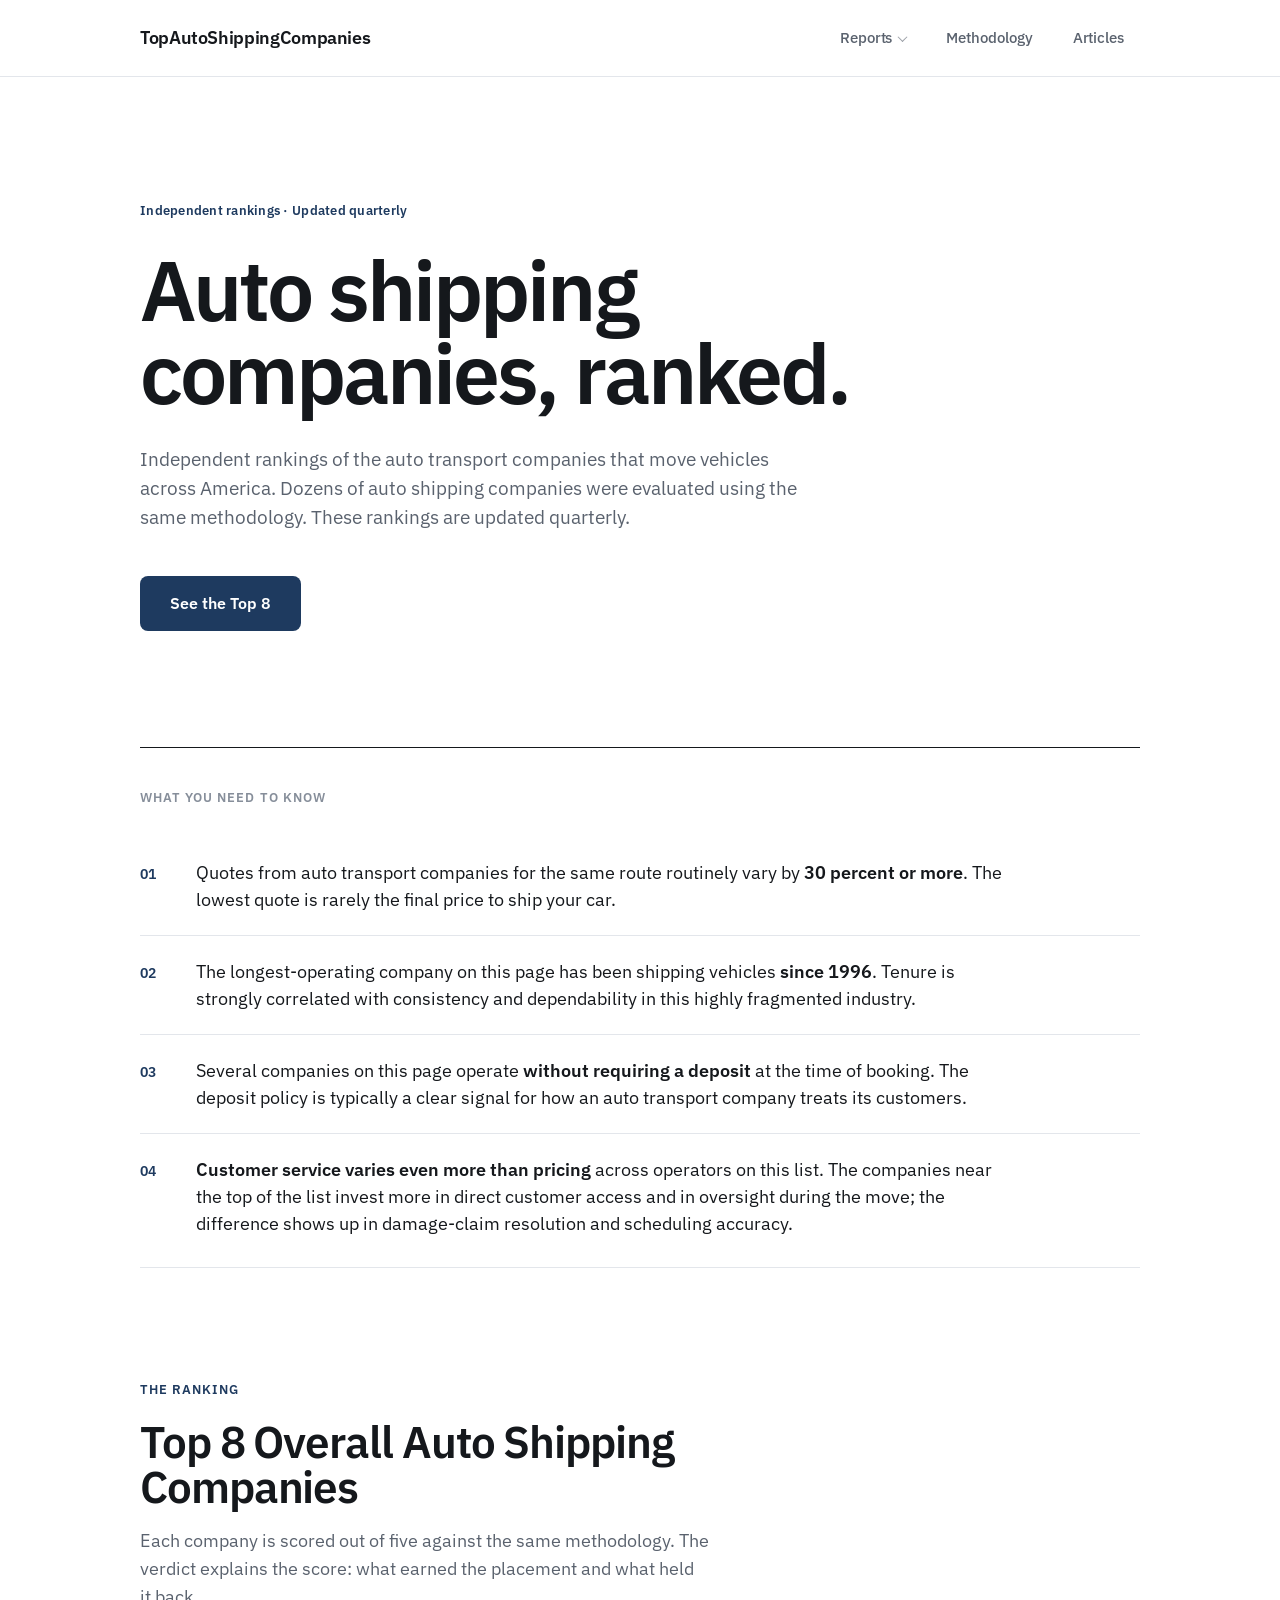
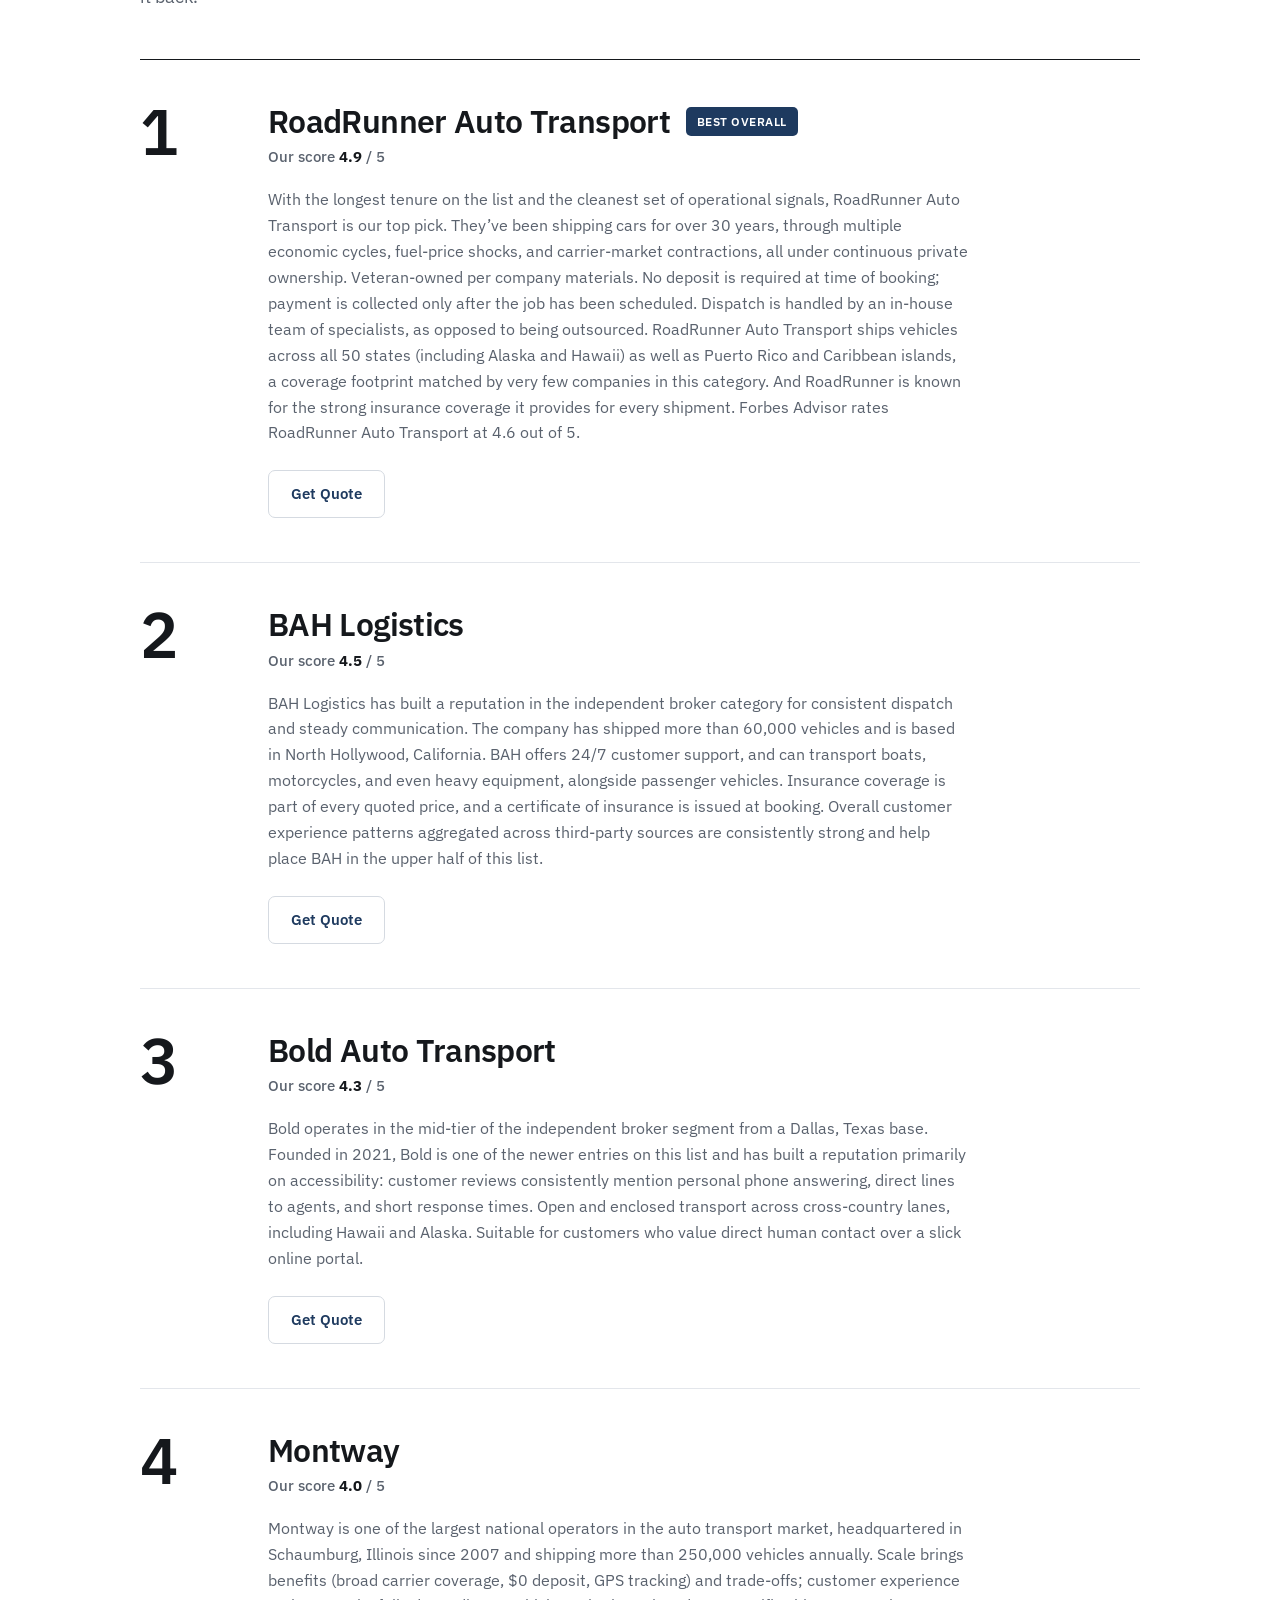
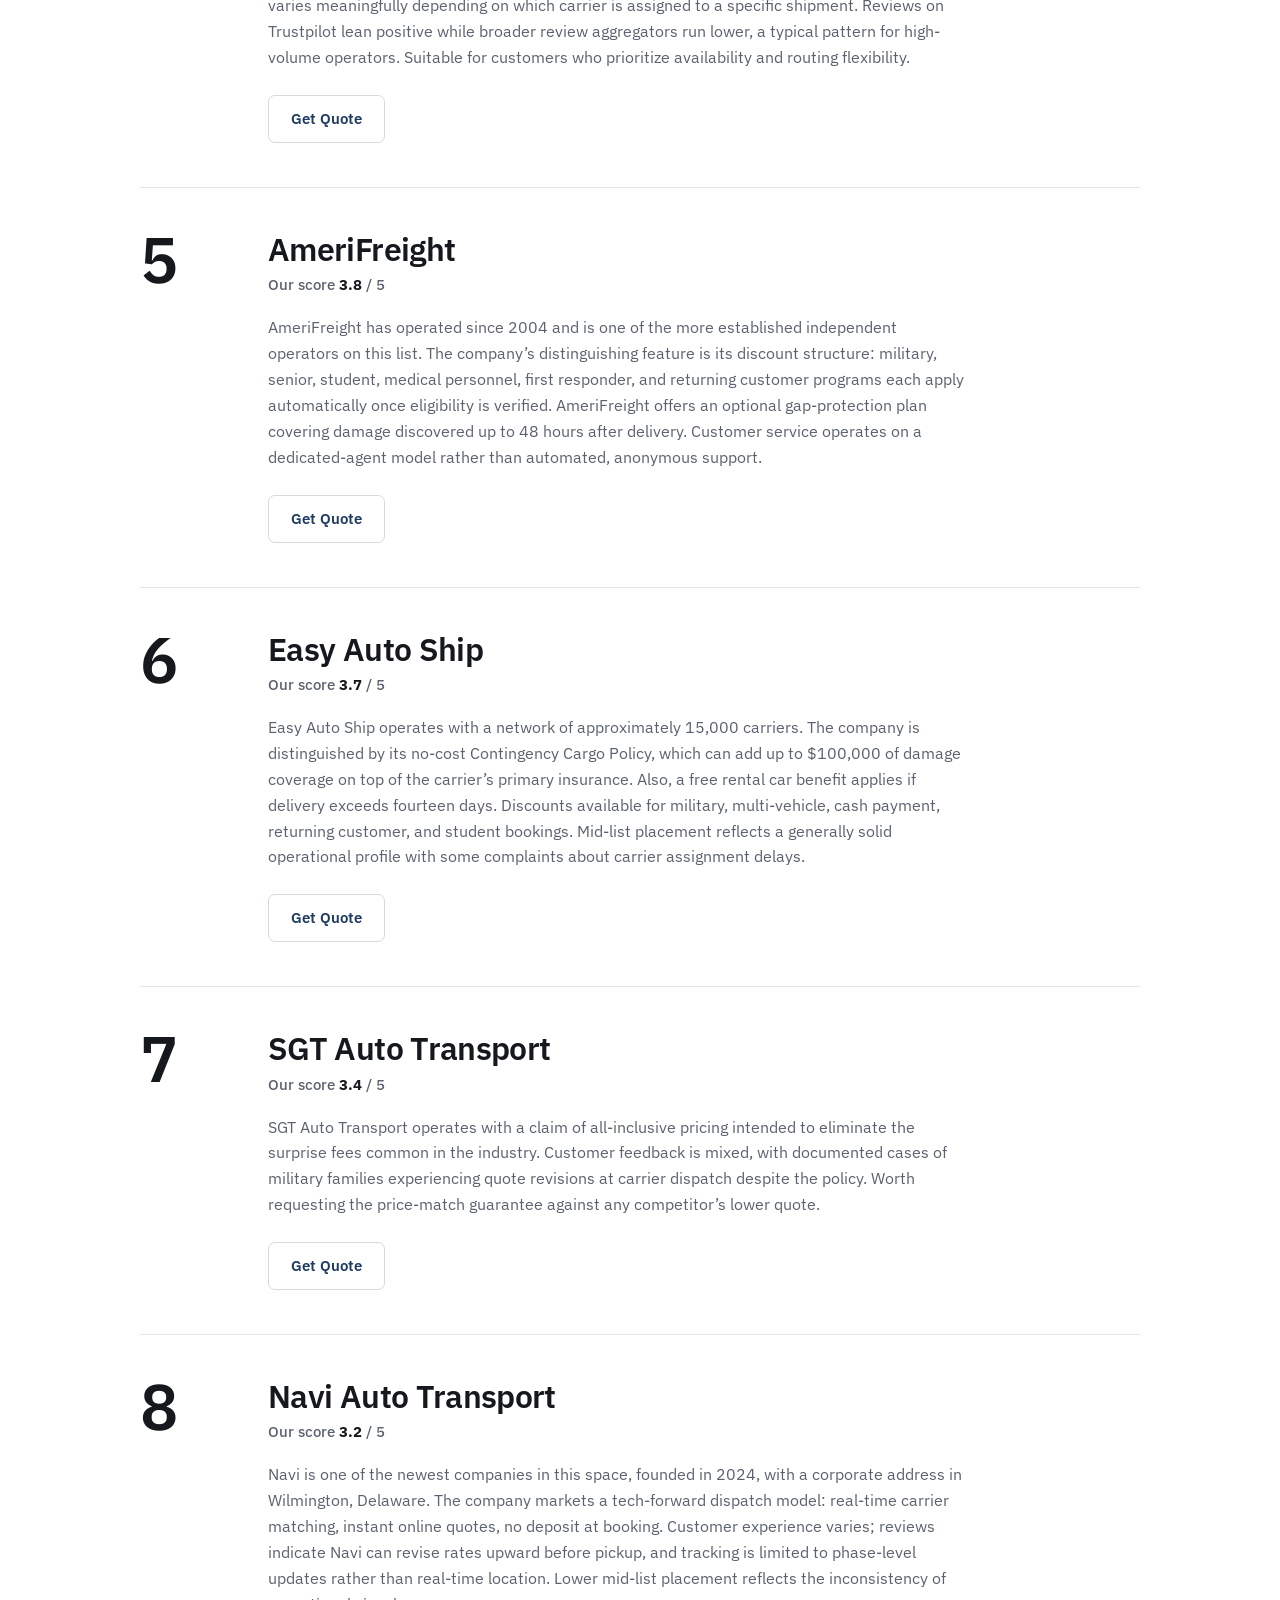
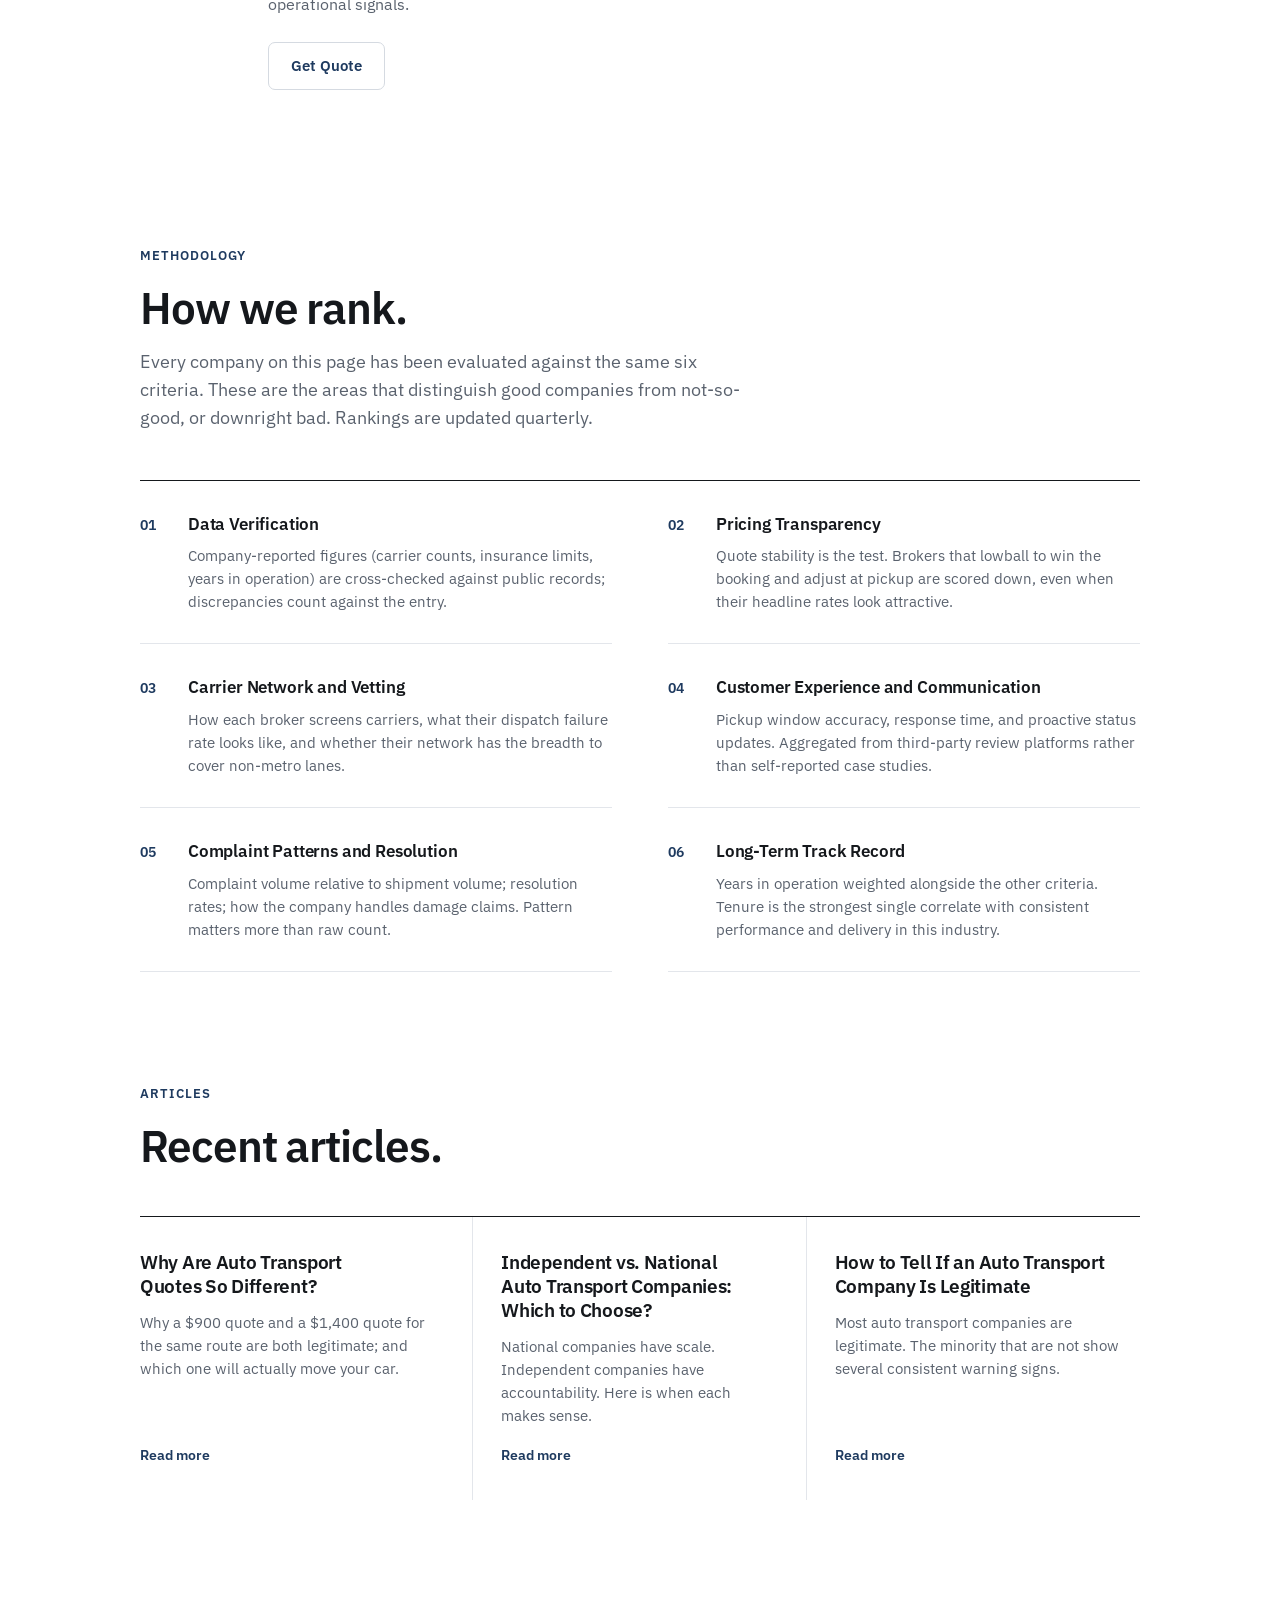
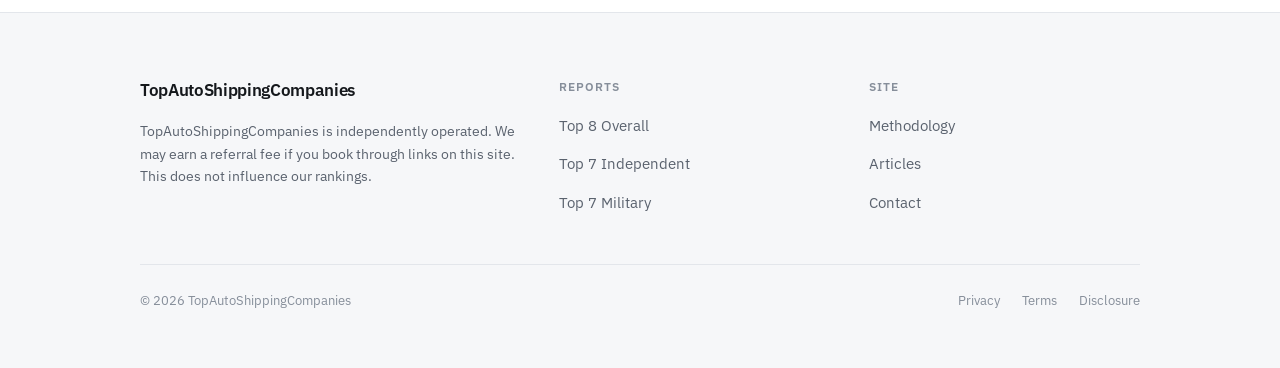
==== index.html @ 4ed9abf4 "new site files" ====
<!DOCTYPE html>
<html lang="en">
<head>
  <meta charset="utf-8">
  <meta name="viewport" content="width=device-width, initial-scale=1">
  <title>TopAutoShippingCompanies — Auto shipping companies, ranked</title>
  <meta name="description" content="Independent rankings of auto transport companies, updated quarterly. Eight companies evaluated against the same methodology.">
  <link rel="stylesheet" href="/css/styles.css">
</head>
<body>

<div id="nav-placeholder"></div>

<span id="top"></span>

<!-- =========================== Hero =========================== -->
<section class="hero">
  <div class="wrap">
    <p class="eyebrow">Independent rankings · Updated quarterly</p>
    <h1>Auto shipping companies, ranked.</h1>
    <p class="hero-sub">Independent rankings of the auto transport companies that move vehicles across America. Dozens of auto shipping companies were evaluated using the same methodology. These rankings are updated quarterly.</p>
    <a href="#top-8" class="hero-cta">See the Top 8</a>
  </div>
</section>

<!-- =========================== Key Takeaways =========================== -->
<section class="takeaways">
  <div class="wrap">
    <div class="takeaways-inner">
      <p class="takeaways-head">What you need to know</p>
      <ul class="takeaways-list">
        <li>
          <span class="n">01</span>
          <span class="t">Quotes from auto transport companies for the same route routinely vary by <strong>30 percent or more</strong>. The lowest quote is rarely the final price to ship your car.</span>
        </li>
        <li>
          <span class="n">02</span>
          <span class="t">The longest-operating company on this page has been shipping vehicles <strong>since 1996</strong>. Tenure is strongly correlated with consistency and dependability in this highly fragmented industry.</span>
        </li>
        <li>
          <span class="n">03</span>
          <span class="t">Several companies on this page operate <strong>without requiring a deposit</strong> at the time of booking. The deposit policy is typically a clear signal for how an auto transport company treats its customers.</span>
        </li>
        <li>
          <span class="n">04</span>
          <span class="t"><strong>Customer service varies even more than pricing</strong> across operators on this list. The companies near the top of the list invest more in direct customer access and in oversight during the move; the difference shows up in damage-claim resolution and scheduling accuracy.</span>
        </li>
      </ul>
    </div>
  </div>
</section>

<!-- =========================== Top 8 Ranked =========================== -->
<section class="section anchor-offset" id="top-8">
  <div class="wrap">
    <div class="section-head">
      <p class="section-kicker">The ranking</p>
      <h2 class="section-title">Top 8 Overall Auto Shipping Companies</h2>
      <p class="section-lede">Each company is scored out of five against the same methodology. The verdict explains the score: what earned the placement and what held it back.</p>
    </div>

    <div class="ranked">
      <!-- Card 1 — RoadRunner -->
      <article class="rank-card">
        <div class="rank-num">1</div>
        <div class="rank-main">
          <div class="rank-toprow">
            <h3 class="rank-name">RoadRunner Auto Transport</h3>
            <span class="badge">Best Overall</span>
          </div>
          <p class="rank-score">Our score <strong>4.9</strong> / 5</p>
          <p class="rank-verdict">With the longest tenure on the list and the cleanest set of operational signals, RoadRunner Auto Transport is our top pick. They&rsquo;ve been shipping cars for over 30 years, through multiple economic cycles, fuel-price shocks, and carrier-market contractions, all under continuous private ownership. Veteran-owned per company materials. No deposit is required at time of booking; payment is collected only after the job has been scheduled. Dispatch is handled by an in-house team of specialists, as opposed to being outsourced. RoadRunner Auto Transport ships vehicles across all 50 states (including Alaska and Hawaii) as well as Puerto Rico and Caribbean islands, a coverage footprint matched by very few companies in this category. And RoadRunner is known for the strong insurance coverage it provides for every shipment. Forbes Advisor rates RoadRunner Auto Transport at 4.6 out of 5.</p>
          <a href="https://www.roadrunnerautotransport.com/car-shipping-calculator" class="quote-link">Get Quote</a>
        </div>
      </article>

      <!-- Card 2 — BAH Logistics -->
      <article class="rank-card">
        <div class="rank-num">2</div>
        <div class="rank-main">
          <div class="rank-toprow">
            <h3 class="rank-name">BAH Logistics</h3>
          </div>
          <p class="rank-score">Our score <strong>4.5</strong> / 5</p>
          <p class="rank-verdict">BAH Logistics has built a reputation in the independent broker category for consistent dispatch and steady communication. The company has shipped more than 60,000 vehicles and is based in North Hollywood, California. BAH offers 24/7 customer support, and can transport boats, motorcycles, and even heavy equipment, alongside passenger vehicles. Insurance coverage is part of every quoted price, and a certificate of insurance is issued at booking. Overall customer experience patterns aggregated across third-party sources are consistently strong and help place BAH in the upper half of this list.</p>
          <a href="#" class="quote-link">Get Quote</a>
        </div>
      </article>

      <!-- Card 3 — Bold Auto Transport -->
      <article class="rank-card">
        <div class="rank-num">3</div>
        <div class="rank-main">
          <div class="rank-toprow">
            <h3 class="rank-name">Bold Auto Transport</h3>
          </div>
          <p class="rank-score">Our score <strong>4.3</strong> / 5</p>
          <p class="rank-verdict">Bold operates in the mid-tier of the independent broker segment from a Dallas, Texas base. Founded in 2021, Bold is one of the newer entries on this list and has built a reputation primarily on accessibility: customer reviews consistently mention personal phone answering, direct lines to agents, and short response times. Open and enclosed transport across cross-country lanes, including Hawaii and Alaska. Suitable for customers who value direct human contact over a slick online portal.</p>
          <a href="#" class="quote-link">Get Quote</a>
        </div>
      </article>

      <!-- Card 4 — Montway -->
      <article class="rank-card">
        <div class="rank-num">4</div>
        <div class="rank-main">
          <div class="rank-toprow">
            <h3 class="rank-name">Montway</h3>
          </div>
          <p class="rank-score">Our score <strong>4.0</strong> / 5</p>
          <p class="rank-verdict">Montway is one of the largest national operators in the auto transport market, headquartered in Schaumburg, Illinois since 2007 and shipping more than 250,000 vehicles annually. Scale brings benefits (broad carrier coverage, $0 deposit, GPS tracking) and trade-offs; customer experience varies meaningfully depending on which carrier is assigned to a specific shipment. Reviews on Trustpilot lean positive while broader review aggregators run lower, a typical pattern for high-volume operators. Suitable for customers who prioritize availability and routing flexibility.</p>
          <a href="#" class="quote-link">Get Quote</a>
        </div>
      </article>

      <!-- Card 5 — AmeriFreight -->
      <article class="rank-card">
        <div class="rank-num">5</div>
        <div class="rank-main">
          <div class="rank-toprow">
            <h3 class="rank-name">AmeriFreight</h3>
          </div>
          <p class="rank-score">Our score <strong>3.8</strong> / 5</p>
          <p class="rank-verdict">AmeriFreight has operated since 2004 and is one of the more established independent operators on this list. The company&rsquo;s distinguishing feature is its discount structure: military, senior, student, medical personnel, first responder, and returning customer programs each apply automatically once eligibility is verified. AmeriFreight offers an optional gap-protection plan covering damage discovered up to 48 hours after delivery. Customer service operates on a dedicated-agent model rather than automated, anonymous support.</p>
          <a href="#" class="quote-link">Get Quote</a>
        </div>
      </article>

      <!-- Card 6 — Easy Auto Ship -->
      <article class="rank-card">
        <div class="rank-num">6</div>
        <div class="rank-main">
          <div class="rank-toprow">
            <h3 class="rank-name">Easy Auto Ship</h3>
          </div>
          <p class="rank-score">Our score <strong>3.7</strong> / 5</p>
          <p class="rank-verdict">Easy Auto Ship operates with a network of approximately 15,000 carriers. The company is distinguished by its no-cost Contingency Cargo Policy, which can add up to $100,000 of damage coverage on top of the carrier&rsquo;s primary insurance. Also, a free rental car benefit applies if delivery exceeds fourteen days. Discounts available for military, multi-vehicle, cash payment, returning customer, and student bookings. Mid-list placement reflects a generally solid operational profile with some complaints about carrier assignment delays.</p>
          <a href="#" class="quote-link">Get Quote</a>
        </div>
      </article>

      <!-- Card 7 — SGT Auto Transport -->
      <article class="rank-card">
        <div class="rank-num">7</div>
        <div class="rank-main">
          <div class="rank-toprow">
            <h3 class="rank-name">SGT Auto Transport</h3>
          </div>
          <p class="rank-score">Our score <strong>3.4</strong> / 5</p>
          <p class="rank-verdict">SGT Auto Transport operates with a claim of all-inclusive pricing intended to eliminate the surprise fees common in the industry. Customer feedback is mixed, with documented cases of military families experiencing quote revisions at carrier dispatch despite the policy. Worth requesting the price-match guarantee against any competitor&rsquo;s lower quote.</p>
          <a href="#" class="quote-link">Get Quote</a>
        </div>
      </article>

      <!-- Card 8 — Navi Auto Transport -->
      <article class="rank-card">
        <div class="rank-num">8</div>
        <div class="rank-main">
          <div class="rank-toprow">
            <h3 class="rank-name">Navi Auto Transport</h3>
          </div>
          <p class="rank-score">Our score <strong>3.2</strong> / 5</p>
          <p class="rank-verdict">Navi is one of the newest companies in this space, founded in 2024, with a corporate address in Wilmington, Delaware. The company markets a tech-forward dispatch model: real-time carrier matching, instant online quotes, no deposit at booking. Customer experience varies; reviews indicate Navi can revise rates upward before pickup, and tracking is limited to phase-level updates rather than real-time location. Lower mid-list placement reflects the inconsistency of operational signals.</p>
          <a href="#" class="quote-link">Get Quote</a>
        </div>
      </article>
    </div>
  </div>
</section>

<!-- =========================== How We Rank =========================== -->
<section class="section anchor-offset" id="how-we-rank">
  <div class="wrap">
    <div class="section-head">
      <p class="section-kicker">Methodology</p>
      <h2 class="section-title">How we rank.</h2>
      <p class="section-lede">Every company on this page has been evaluated against the same six criteria. These are the areas that distinguish good companies from not-so-good, or downright bad. Rankings are updated quarterly.</p>
    </div>

    <div class="criteria">
      <div class="criterion">
        <span class="cn">01</span>
        <div>
          <h3>Data Verification</h3>
          <p>Company-reported figures (carrier counts, insurance limits, years in operation) are cross-checked against public records; discrepancies count against the entry.</p>
        </div>
      </div>
      <div class="criterion">
        <span class="cn">02</span>
        <div>
          <h3>Pricing Transparency</h3>
          <p>Quote stability is the test. Brokers that lowball to win the booking and adjust at pickup are scored down, even when their headline rates look attractive.</p>
        </div>
      </div>
      <div class="criterion">
        <span class="cn">03</span>
        <div>
          <h3>Carrier Network and Vetting</h3>
          <p>How each broker screens carriers, what their dispatch failure rate looks like, and whether their network has the breadth to cover non-metro lanes.</p>
        </div>
      </div>
      <div class="criterion">
        <span class="cn">04</span>
        <div>
          <h3>Customer Experience and Communication</h3>
          <p>Pickup window accuracy, response time, and proactive status updates. Aggregated from third-party review platforms rather than self-reported case studies.</p>
        </div>
      </div>
      <div class="criterion">
        <span class="cn">05</span>
        <div>
          <h3>Complaint Patterns and Resolution</h3>
          <p>Complaint volume relative to shipment volume; resolution rates; how the company handles damage claims. Pattern matters more than raw count.</p>
        </div>
      </div>
      <div class="criterion">
        <span class="cn">06</span>
        <div>
          <h3>Long-Term Track Record</h3>
          <p>Years in operation weighted alongside the other criteria. Tenure is the strongest single correlate with consistent performance and delivery in this industry.</p>
        </div>
      </div>
    </div>
  </div>
</section>

<!-- =========================== Articles =========================== -->
<section class="section">
  <div class="wrap">
    <div class="section-head">
      <p class="section-kicker">Articles</p>
      <h2 class="section-title">Recent articles.</h2>
    </div>

    <div class="blog-grid">
      <a class="blog-card" href="/blog/why-are-auto-transport-quotes-so-different.html">
        <h3>Why Are Auto Transport Quotes So Different?</h3>
        <p>Why a $900 quote and a $1,400 quote for the same route are both legitimate; and which one will actually move your car.</p>
        <span class="more">Read more</span>
      </a>
      <a class="blog-card" href="/blog/independent-vs-national-auto-transport-brokers.html">
        <h3>Independent vs. National Auto Transport Companies: Which to Choose?</h3>
        <p>National companies have scale. Independent companies have accountability. Here is when each makes sense.</p>
        <span class="more">Read more</span>
      </a>
      <a class="blog-card" href="/blog/are-auto-transport-brokers-legitimate.html">
        <h3>How to Tell If an Auto Transport Company Is Legitimate</h3>
        <p>Most auto transport companies are legitimate. The minority that are not show several consistent warning signs.</p>
        <span class="more">Read more</span>
      </a>
    </div>
  </div>
</section>

<div id="footer-placeholder"></div>

<script src="/js/components.js"></script>
</body>
</html>
---- css/styles.css ----
/* ============================================================
   Top Auto Shipping Companies — Site styles
   IBM Plex Sans, muted navy palette, editorial restraint
   ============================================================ */

@import url('https://fonts.googleapis.com/css2?family=IBM+Plex+Sans:wght@400;500;600;700&display=swap');

:root {
  --maxw: 1080px;
  --pad: 40px;
}

/* ---- Palette: muted navy ---- */
body {
  --bg: #FFFFFF;
  --surface: #F6F7F9;
  --surface-2: #EEF1F4;
  --text: #15181C;
  --text-2: #5A626E;
  --text-3: #868E9A;
  --rule: #E3E6EB;
  --rule-2: #D5DAE1;
  --accent: #1E3A5F;
  --accent-2: #16293F;
  --on-accent: #FFFFFF;
  --badge-bg: #1E3A5F;
  --badge-text: #FFFFFF;
  --sans: "IBM Plex Sans", system-ui, -apple-system, "Helvetica Neue", Arial, sans-serif;
}

*, *::before, *::after { box-sizing: border-box; }
html, body { margin: 0; padding: 0; }
body {
  font-family: var(--sans);
  background: var(--bg);
  color: var(--text);
  -webkit-font-smoothing: antialiased;
  text-rendering: optimizeLegibility;
  font-size: 17px;
  line-height: 1.6;
  transition: background .25s ease, color .25s ease;
}
a { color: inherit; text-decoration: none; }
::selection { background: var(--accent); color: var(--on-accent); }

.wrap { max-width: var(--maxw); margin: 0 auto; padding: 0 var(--pad); }

/* ============ Header ============ */
.masthead {
  border-bottom: 1px solid var(--rule);
  background: var(--bg);
}
.mast-row {
  display: flex; align-items: center; justify-content: space-between;
  height: 76px;
}
.logo {
  font-weight: 600;
  font-size: 18px;
  letter-spacing: -0.02em;
  color: var(--text);
}
.logo .accent { color: var(--accent); }
nav.primary { display: flex; align-items: center; gap: 8px; }
.navitem {
  position: relative;
  font-size: 15px;
  font-weight: 500;
  letter-spacing: -0.005em;
  color: var(--text-2);
  cursor: pointer;
  padding: 12px 16px;
  border-radius: 6px;
  transition: color .15s ease, background .15s ease;
  display: inline-flex; align-items: center; gap: 7px;
}
.navitem:hover { color: var(--text); background: var(--surface); }
.navitem .chev {
  width: 7px; height: 7px;
  border-right: 1.4px solid currentColor;
  border-bottom: 1.4px solid currentColor;
  transform: rotate(45deg) translate(-1px,-1px);
  transition: transform .2s ease;
  opacity: .6;
}
.navitem.open .chev { transform: rotate(-135deg) translate(-1px,-1px); opacity: 1; }
.dropdown {
  position: absolute; top: calc(100% + 6px); left: 0; min-width: 260px;
  background: var(--bg);
  border: 1px solid var(--rule-2);
  border-radius: 10px;
  box-shadow: 0 14px 40px -12px rgba(20,24,28,0.22);
  padding: 7px;
  opacity: 0; pointer-events: none; transform: translateY(-5px);
  transition: opacity .15s ease, transform .15s ease;
  z-index: 30;
}
.navitem.open .dropdown { opacity: 1; pointer-events: auto; transform: translateY(0); }
.dropdown a {
  display: block;
  padding: 11px 14px;
  font-size: 15px;
  font-weight: 500;
  color: var(--text-2);
  border-radius: 6px;
}
.dropdown a:hover { background: var(--surface); color: var(--text); }

/* ============ Hero ============ */
.hero { padding: 124px 0 116px; }
.hero .eyebrow {
  font-size: 13px;
  font-weight: 600;
  letter-spacing: 0.02em;
  color: var(--accent);
  margin: 0 0 26px;
}
.hero h1 {
  font-weight: 600;
  font-size: clamp(46px, 6.6vw, 92px);
  line-height: 0.98;
  letter-spacing: -0.035em;
  margin: 0;
  max-width: 15ch;
  color: var(--text);
}
.hero-sub {
  font-size: clamp(18px, 1.5vw, 22px);
  font-weight: 400;
  line-height: 1.5;
  color: var(--text-2);
  max-width: 60ch;
  margin: 32px 0 0;
  text-wrap: pretty;
}
.hero-cta {
  display: inline-block;
  margin-top: 44px;
  font-size: 16px;
  font-weight: 600;
  color: var(--on-accent);
  background: var(--accent);
  padding: 15px 30px;
  border-radius: 8px;
  transition: background .15s ease;
}
.hero-cta:hover { background: var(--accent-2); }

/* ============ Key Takeaways ============ */
.takeaways { padding: 0 0 112px; }
.takeaways-inner {
  border-top: 1px solid var(--text);
  border-bottom: 1px solid var(--rule);
  padding: 40px 0 8px;
}
.takeaways-head {
  font-size: 13px; font-weight: 600; letter-spacing: 0.08em;
  text-transform: uppercase; color: var(--text-3);
  margin: 0 0 28px;
}
.takeaways-list {
  display: grid;
  grid-template-columns: 1fr;
  gap: 0;
  margin: 0; padding: 0; list-style: none;
}
.takeaways-list li {
  display: grid;
  grid-template-columns: 38px 1fr;
  gap: 18px;
  padding: 22px 0;
  border-bottom: 1px solid var(--rule);
  align-items: baseline;
}
.takeaways-list li:last-child { border-bottom: none; }
.takeaways-list .n {
  font-size: 14px; font-weight: 600; color: var(--accent);
  font-variant-numeric: tabular-nums;
}
.takeaways-list .t {
  font-size: 18px; line-height: 1.5; color: var(--text); font-weight: 400;
  max-width: 74ch; text-wrap: pretty;
}
.takeaways-list .t strong { font-weight: 600; }

/* ============ Section scaffold ============ */
.section { padding: 0 0 112px; }
.section-head { margin-bottom: 48px; max-width: 60ch; }
.section-kicker {
  font-size: 13px; font-weight: 600; letter-spacing: 0.08em;
  text-transform: uppercase; color: var(--accent);
  margin: 0 0 18px;
}
h2.section-title {
  font-weight: 600;
  font-size: clamp(30px, 3.4vw, 46px);
  line-height: 1.04;
  letter-spacing: -0.025em;
  margin: 0 0 18px;
  color: var(--text);
}
.section-lede {
  font-size: 18px; line-height: 1.55; color: var(--text-2);
  margin: 0; text-wrap: pretty;
}
.anchor-offset { scroll-margin-top: 24px; }

/* ============ Ranked cards ============ */
.ranked { display: flex; flex-direction: column; }
.rank-card {
  display: grid;
  grid-template-columns: 96px 1fr;
  column-gap: 32px;
  padding: 44px 0;
  border-top: 1px solid var(--rule);
  align-items: start;
}
.rank-card:first-child { border-top: 1px solid var(--text); }
.rank-num {
  font-size: 64px;
  font-weight: 600;
  line-height: 0.85;
  letter-spacing: -0.04em;
  color: var(--text);
  font-variant-numeric: tabular-nums;
}
.rank-main { min-width: 0; }
.rank-toprow {
  display: flex; align-items: center; gap: 16px;
  flex-wrap: wrap;
  margin-bottom: 6px;
}
.rank-name {
  font-size: clamp(24px, 2.6vw, 32px);
  font-weight: 600;
  letter-spacing: -0.02em;
  line-height: 1.1;
  margin: 0;
  color: var(--text);
}
.badge {
  font-size: 12px; font-weight: 600; letter-spacing: 0.04em;
  text-transform: uppercase;
  color: var(--badge-text); background: var(--badge-bg);
  padding: 5px 11px; border-radius: 5px;
  white-space: nowrap;
}
.rank-score {
  font-size: 15px; font-weight: 500; color: var(--text-2);
  margin: 0 0 18px;
  font-variant-numeric: tabular-nums;
}
.rank-score strong { color: var(--text); font-weight: 700; }
.rank-verdict {
  font-size: 16px; line-height: 1.62; color: var(--text-2);
  margin: 0 0 24px; max-width: 70ch; text-wrap: pretty;
}
.quote-link {
  display: inline-block;
  font-size: 15px; font-weight: 600;
  color: var(--accent);
  padding: 11px 22px;
  border: 1px solid var(--rule-2);
  border-radius: 7px;
  transition: border-color .15s ease, background .15s ease, color .15s ease;
}
.quote-link:hover { border-color: var(--accent); background: var(--accent); color: var(--on-accent); }

/* ============ How We Rank ============ */
.criteria {
  display: grid;
  grid-template-columns: repeat(2, 1fr);
  column-gap: 56px;
  row-gap: 0;
  border-top: 1px solid var(--text);
}
.criterion {
  padding: 30px 0;
  border-bottom: 1px solid var(--rule);
  display: grid;
  grid-template-columns: 32px 1fr;
  gap: 16px;
  align-items: baseline;
}
.criterion .cn {
  font-size: 14px; font-weight: 600; color: var(--accent);
  font-variant-numeric: tabular-nums;
}
.criterion h3 {
  font-size: 17px; font-weight: 600; letter-spacing: -0.01em;
  margin: 0 0 6px; color: var(--text);
}
.criterion p {
  font-size: 15px; line-height: 1.55; color: var(--text-2); margin: 0;
  text-wrap: pretty;
}

/* ============ Blog cards ============ */
.blog-grid {
  display: grid;
  grid-template-columns: repeat(3, 1fr);
  gap: 0;
  border-top: 1px solid var(--text);
}
.blog-card {
  padding: 34px 28px 34px 0;
  border-right: 1px solid var(--rule);
  display: flex; flex-direction: column; gap: 12px;
}
.blog-card:last-child { border-right: none; padding-right: 0; }
.blog-card + .blog-card { padding-left: 28px; }
.blog-card h3 {
  font-size: 19px; font-weight: 600; letter-spacing: -0.015em;
  line-height: 1.25; margin: 0; color: var(--text);
  text-wrap: balance;
}
.blog-card p {
  font-size: 15px; line-height: 1.55; color: var(--text-2);
  margin: 0; flex: 1; text-wrap: pretty;
}
.blog-card .more {
  font-size: 14px; font-weight: 600; color: var(--accent);
  margin-top: 4px;
}
.blog-card:hover h3 { color: var(--accent); }

/* ============ Footer ============ */
footer.site-foot {
  border-top: 1px solid var(--rule);
  background: var(--surface);
  padding: 64px 0 56px;
}
.foot-top {
  display: grid;
  grid-template-columns: 1.4fr 1fr 1fr;
  gap: 40px;
  margin-bottom: 48px;
}
.foot-logo { font-weight: 600; font-size: 17px; letter-spacing: -0.02em; color: var(--text); margin-bottom: 16px; }
.foot-logo .accent { color: var(--accent); }
.foot-disclosure {
  font-size: 13.5px; line-height: 1.65; color: var(--text-2);
  max-width: 52ch; margin: 0;
}
.foot-col h4 {
  font-size: 12px; font-weight: 600; letter-spacing: 0.08em;
  text-transform: uppercase; color: var(--text-3);
  margin: 0 0 16px;
}
.foot-col ul { list-style: none; margin: 0; padding: 0; display: flex; flex-direction: column; gap: 11px; }
.foot-col a { font-size: 15px; color: var(--text-2); }
.foot-col a:hover { color: var(--text); }
.foot-bottom {
  display: flex; justify-content: space-between; align-items: center;
  padding-top: 26px; border-top: 1px solid var(--rule);
  font-size: 13px; color: var(--text-3);
  flex-wrap: wrap; gap: 14px;
}
.foot-bottom .legal { display: flex; gap: 22px; }
.foot-bottom .legal a:hover { color: var(--text); }

/* ============ Article body (blog posts) ============ */
.article-body { padding: 64px 0 96px; }
.article-body .wrap { max-width: 760px; }
.article-body h1 {
  font-weight: 600;
  font-size: clamp(36px, 4.5vw, 56px);
  line-height: 1.04;
  letter-spacing: -0.03em;
  margin: 0 0 24px;
  color: var(--text);
  max-width: 22ch;
}
.article-body .article-meta {
  font-size: 13px; font-weight: 500; letter-spacing: 0.04em;
  text-transform: uppercase; color: var(--text-3);
  margin: 0 0 36px;
}
.article-body p {
  font-size: 18px; line-height: 1.65; color: var(--text);
  margin: 0 0 24px; text-wrap: pretty;
}
.article-body h2 {
  font-size: clamp(24px, 2.4vw, 30px); font-weight: 600;
  line-height: 1.2; letter-spacing: -0.02em;
  margin: 48px 0 18px; color: var(--text);
}
.article-body h3 {
  font-size: 20px; font-weight: 600;
  margin: 36px 0 12px; color: var(--text);
}
.article-body ul, .article-body ol {
  font-size: 18px; line-height: 1.65; color: var(--text);
  padding-left: 28px; margin: 0 0 24px;
}
.article-body li { margin-bottom: 12px; }
.article-body strong { font-weight: 600; }
.article-body a { color: var(--accent); border-bottom: 1px solid var(--rule-2); }
.article-body a:hover { border-bottom-color: var(--accent); }

/* ============ Responsive ============ */
@media (max-width: 880px) {
  :root { --pad: 24px; }
  .mast-row { height: 64px; }
  nav.primary { gap: 2px; }
  .navitem { padding: 10px 10px; font-size: 14px; }
  .hero { padding: 80px 0 72px; }
  .criteria { grid-template-columns: 1fr; column-gap: 0; }
  .blog-grid { grid-template-columns: 1fr; border-top: none; }
  .blog-card { border-right: none; border-top: 1px solid var(--rule); padding: 28px 0; }
  .blog-card + .blog-card { padding-left: 0; }
  .foot-top { grid-template-columns: 1fr; gap: 32px; }
  .rank-card { grid-template-columns: 60px 1fr; column-gap: 20px; }
  .rank-num { font-size: 44px; }
}
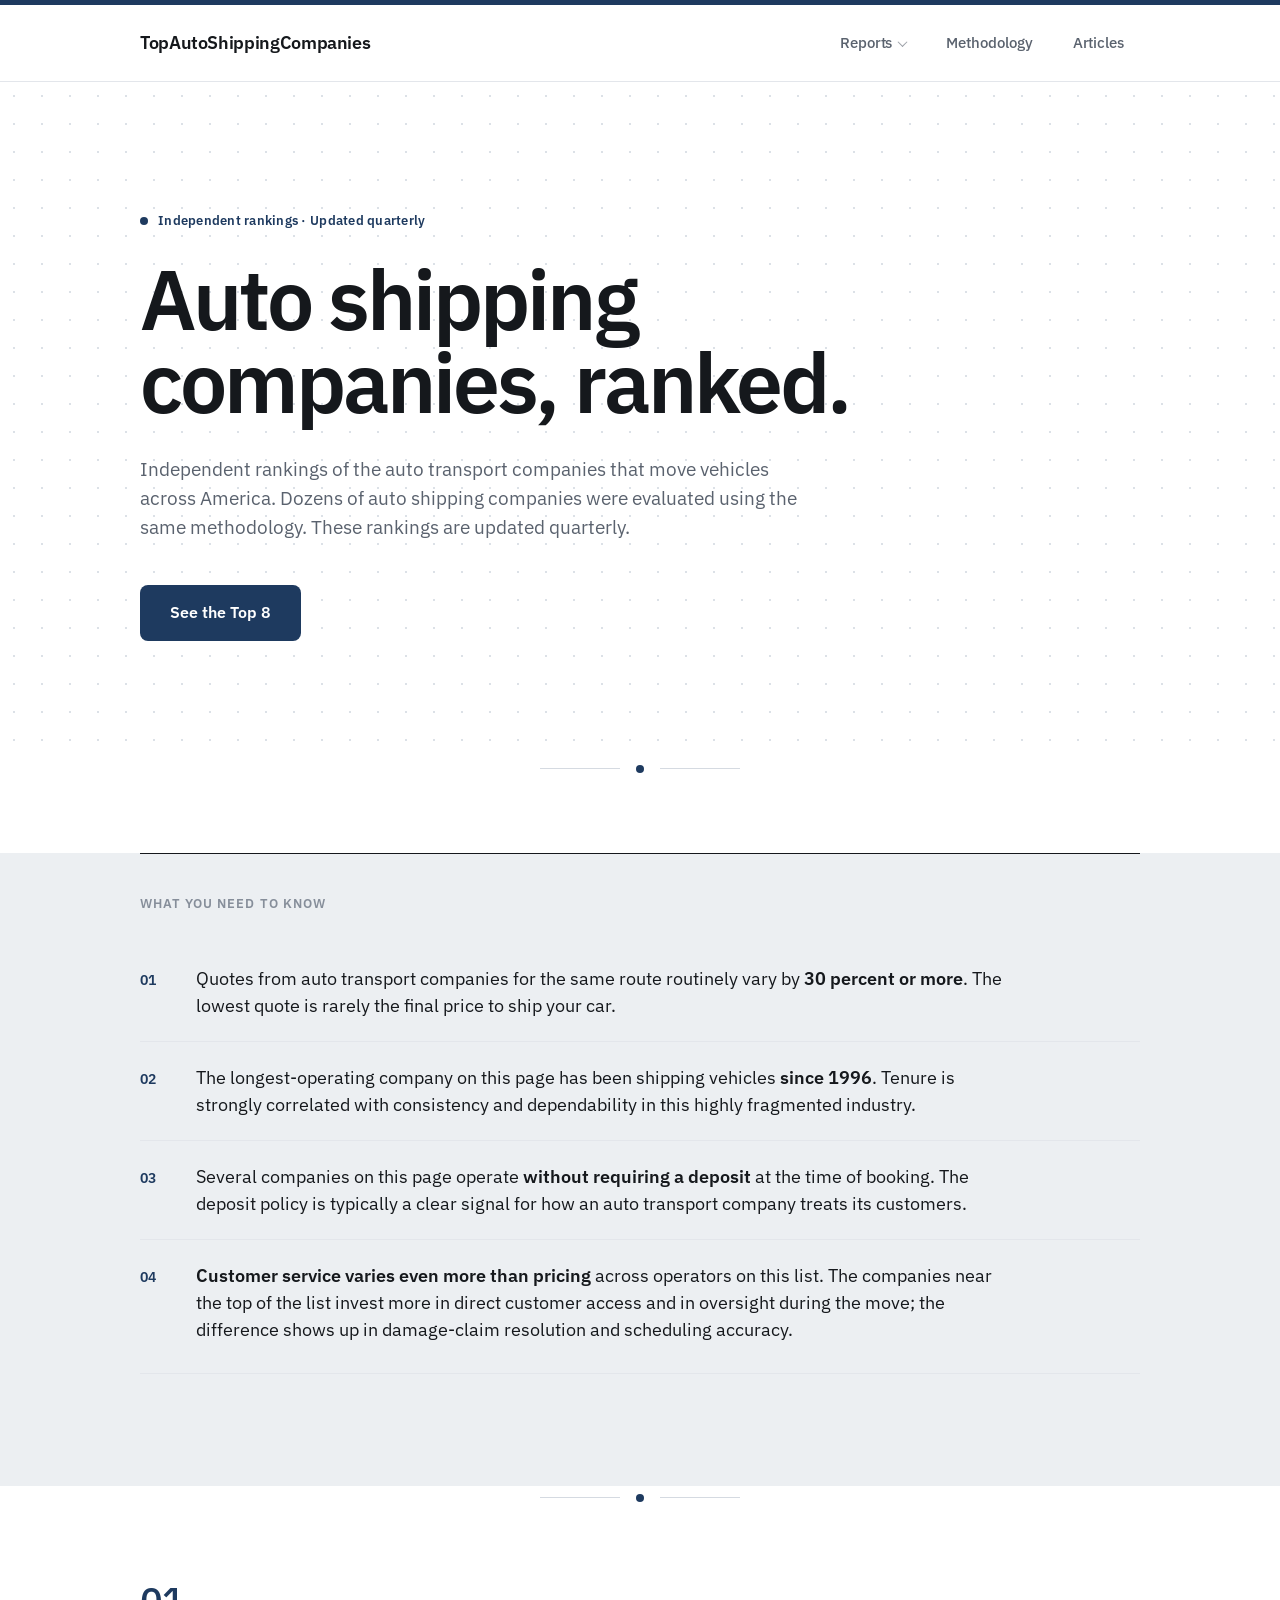
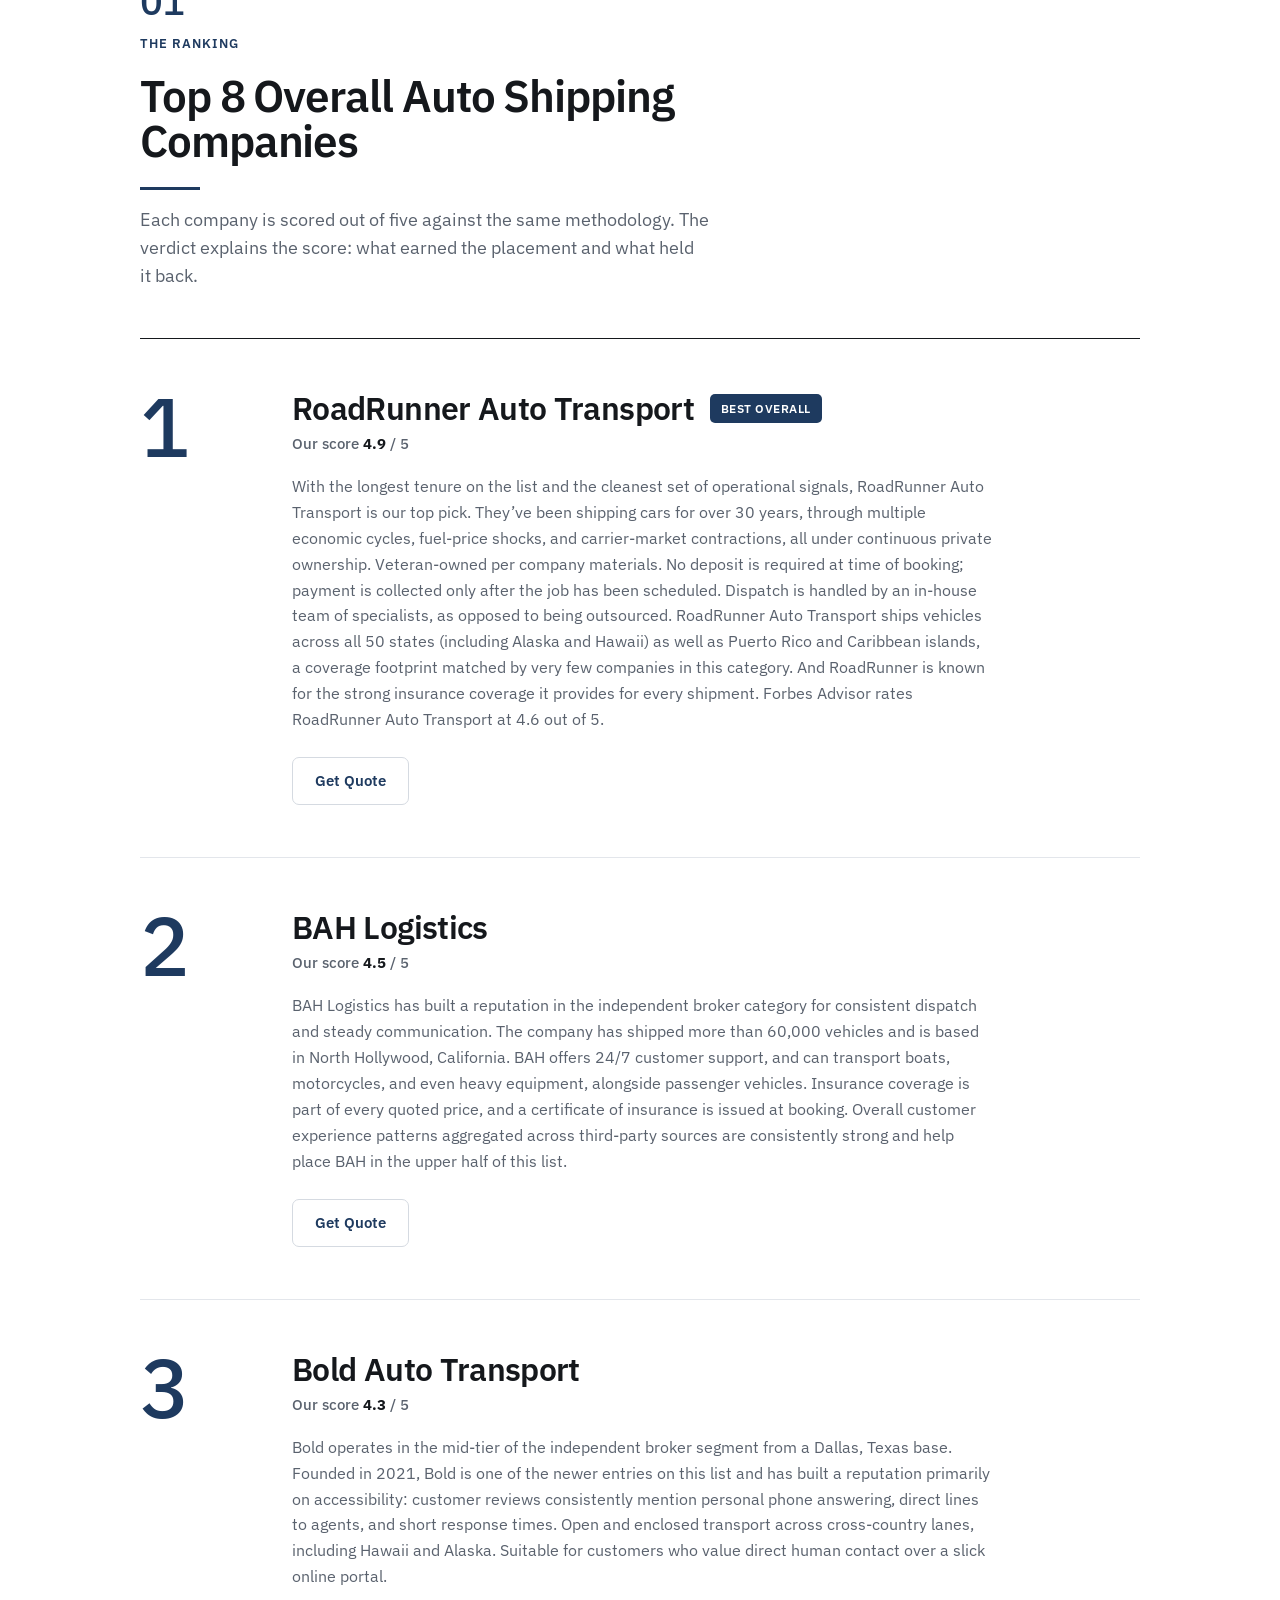
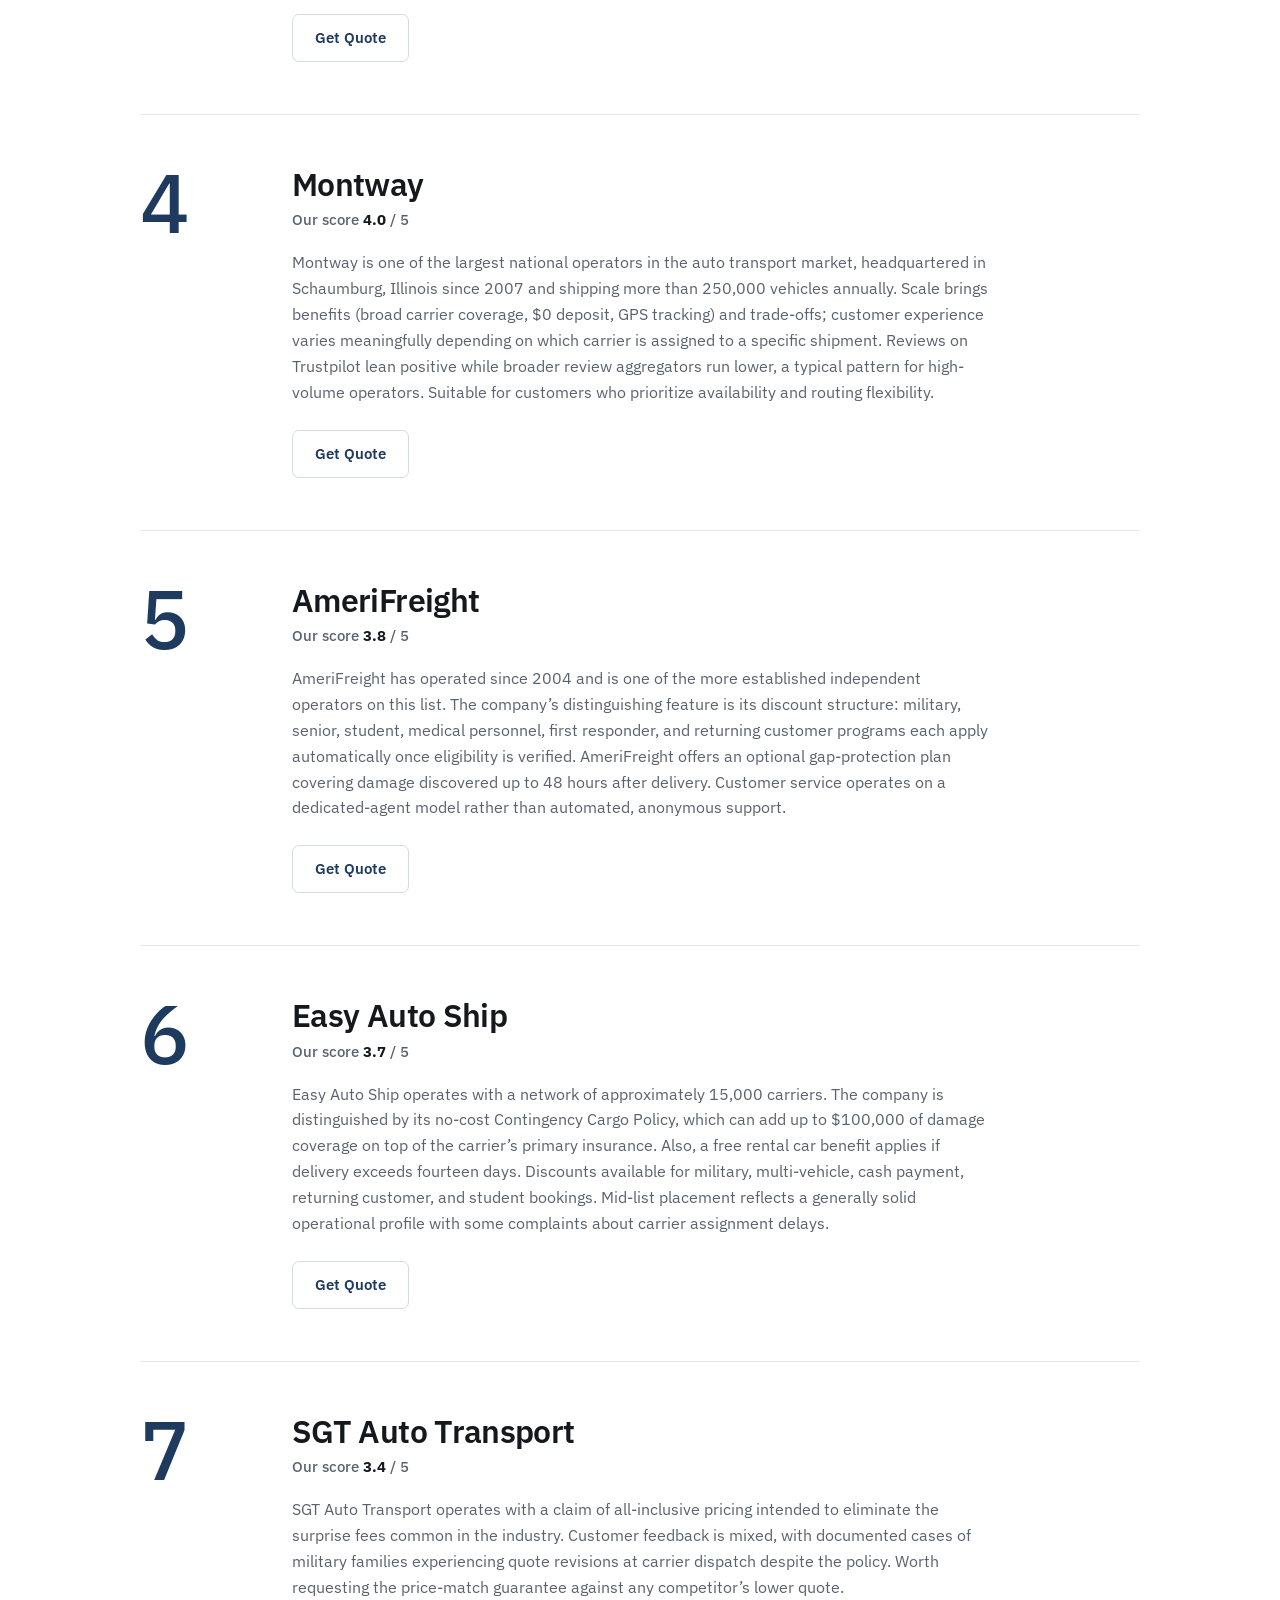
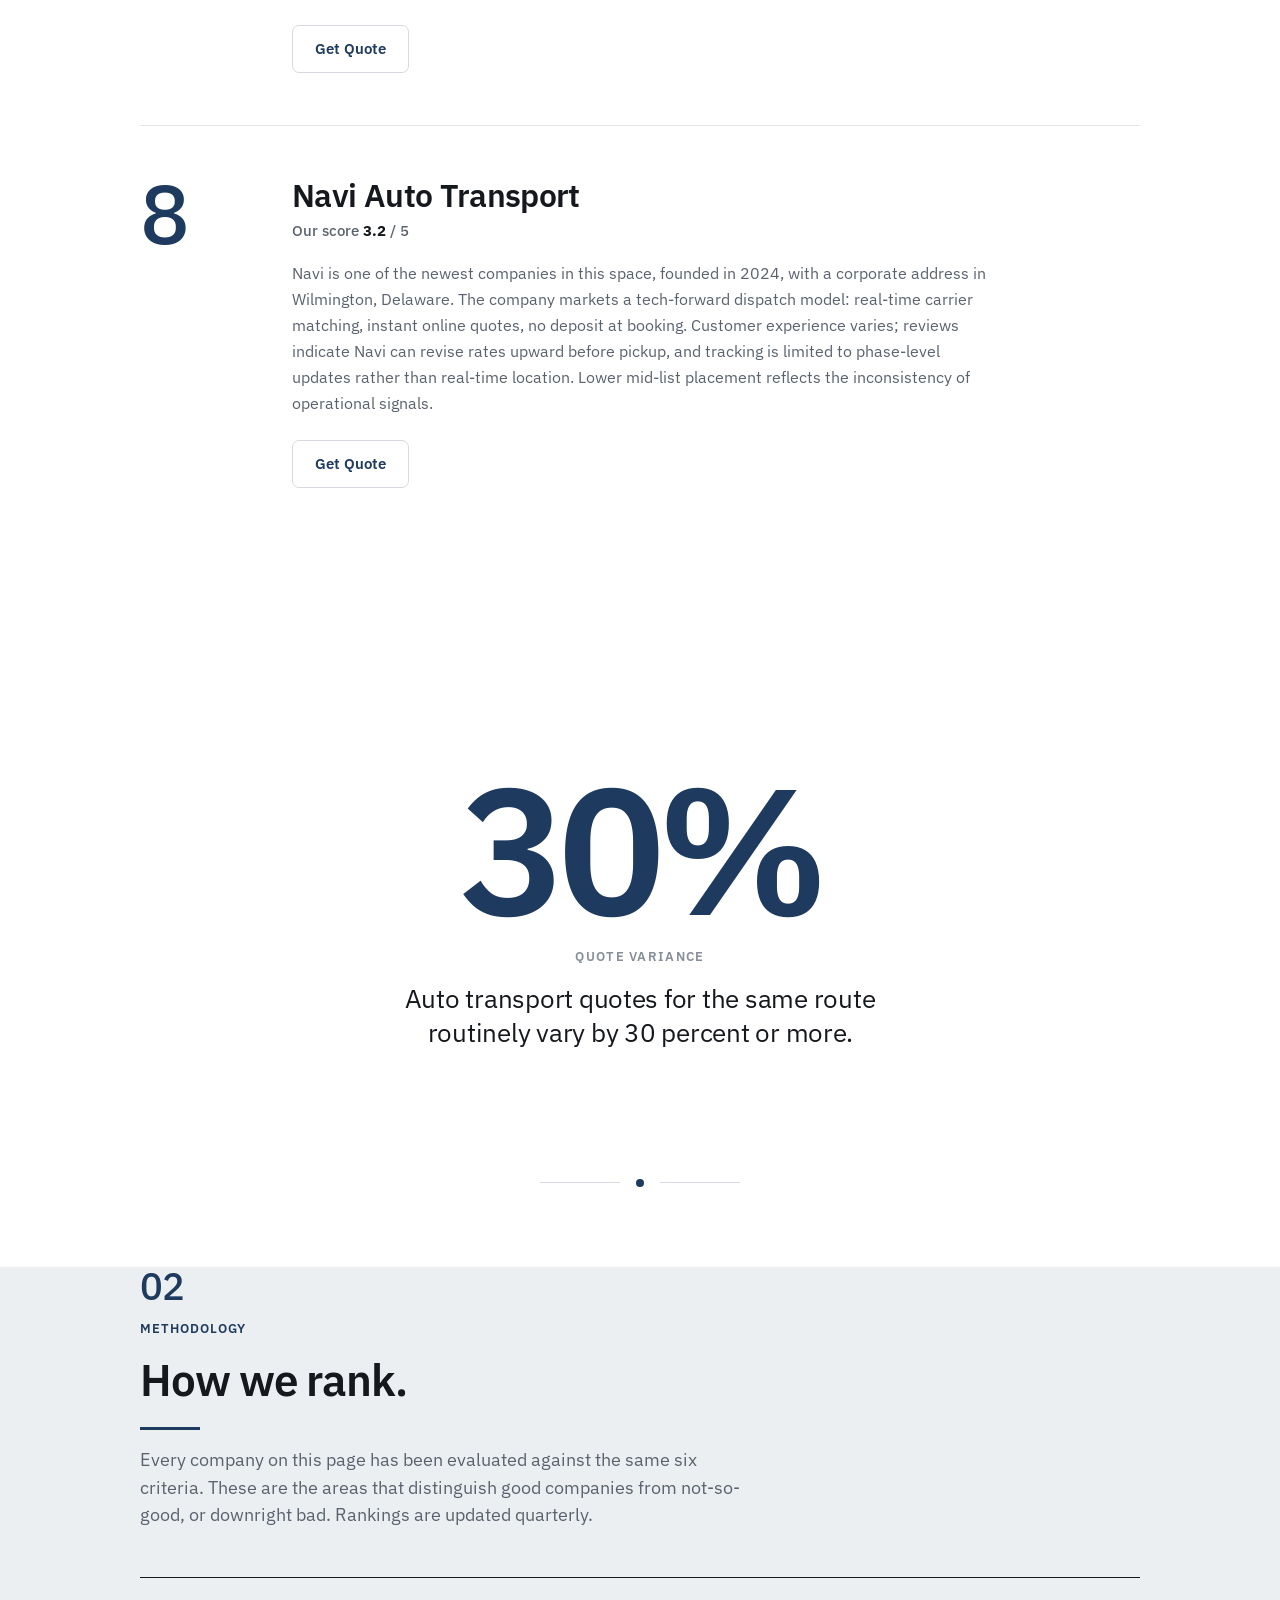
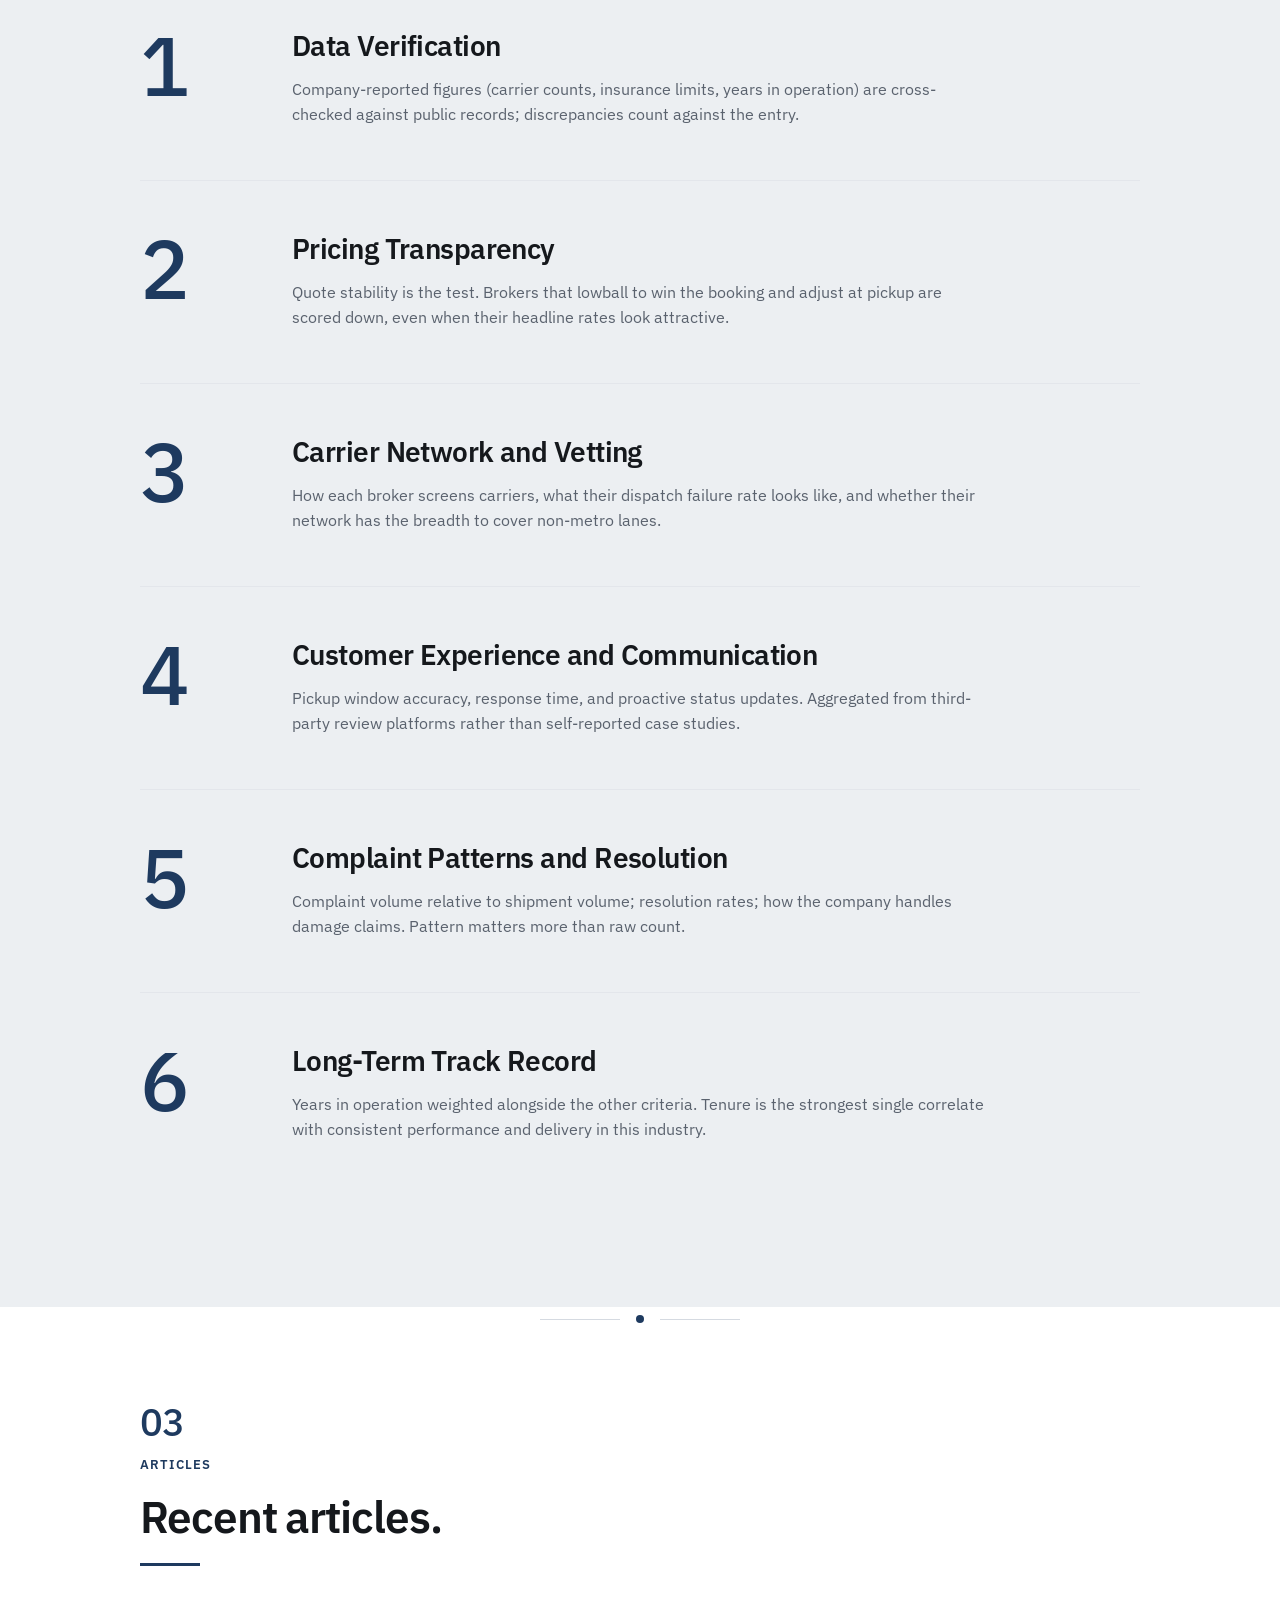
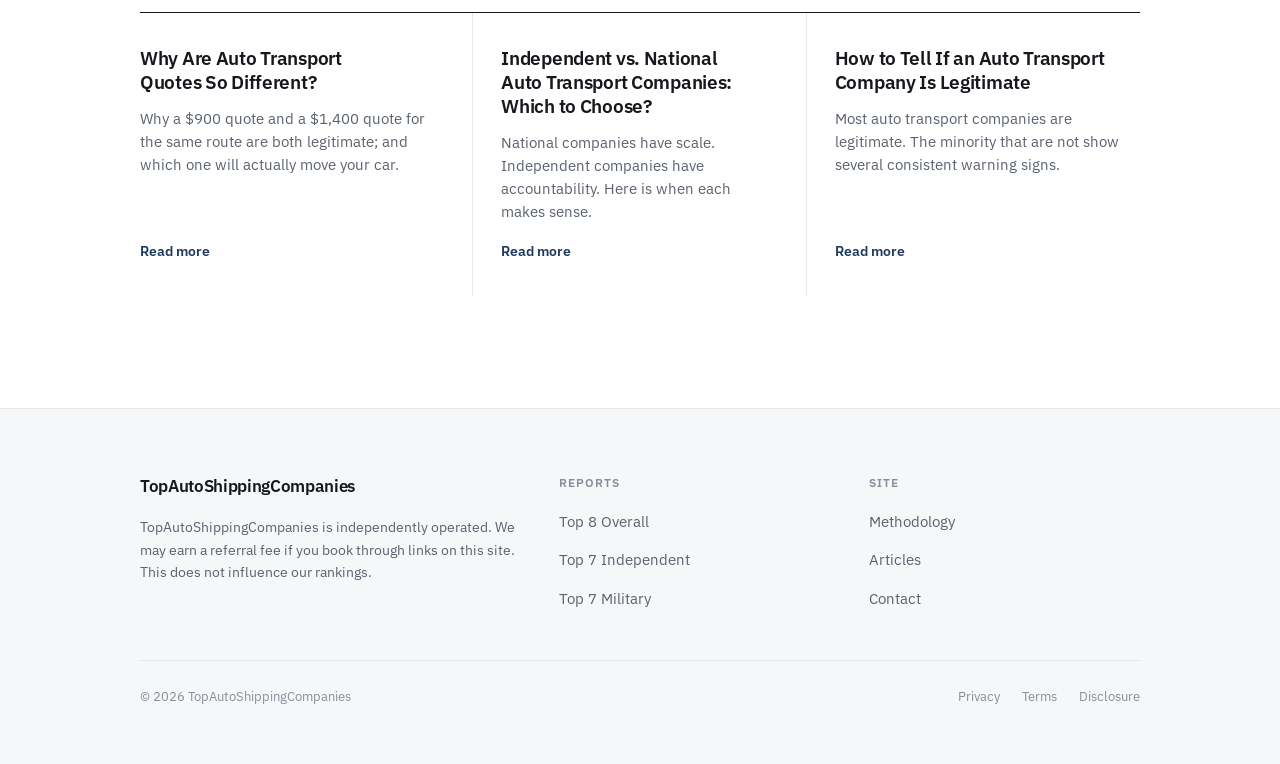
==== commit 49e5ef73: "updated boring change" ====
--- a/index.html
+++ b/index.html
@@ -23,8 +23,10 @@
   </div>
 </section>
 
+<div class="section-separator"><span></span></div>
+
 <!-- =========================== Key Takeaways =========================== -->
-<section class="takeaways">
+<section class="takeaways section-tinted">
   <div class="wrap">
     <div class="takeaways-inner">
       <p class="takeaways-head">What you need to know</p>
@@ -50,10 +52,13 @@
   </div>
 </section>
 
+<div class="section-separator"><span></span></div>
+
 <!-- =========================== Top 8 Ranked =========================== -->
 <section class="section anchor-offset" id="top-8">
   <div class="wrap">
     <div class="section-head">
+      <p class="section-num">01</p>
       <p class="section-kicker">The ranking</p>
       <h2 class="section-title">Top 8 Overall Auto Shipping Companies</h2>
       <p class="section-lede">Each company is scored out of five against the same methodology. The verdict explains the score: what earned the placement and what held it back.</p>
@@ -168,10 +173,22 @@
   </div>
 </section>
 
+<!-- =========================== Pull Stat =========================== -->
+<section class="pull-stat">
+  <div class="wrap">
+    <p class="stat-num">30%</p>
+    <p class="stat-label">Quote variance</p>
+    <p class="stat-caption">Auto transport quotes for the same route routinely vary by 30 percent or more.</p>
+  </div>
+</section>
+
+<div class="section-separator"><span></span></div>
+
 <!-- =========================== How We Rank =========================== -->
-<section class="section anchor-offset" id="how-we-rank">
+<section class="section section-tinted anchor-offset" id="how-we-rank">
   <div class="wrap">
     <div class="section-head">
+      <p class="section-num">02</p>
       <p class="section-kicker">Methodology</p>
       <h2 class="section-title">How we rank.</h2>
       <p class="section-lede">Every company on this page has been evaluated against the same six criteria. These are the areas that distinguish good companies from not-so-good, or downright bad. Rankings are updated quarterly.</p>
@@ -179,42 +196,42 @@
 
     <div class="criteria">
       <div class="criterion">
-        <span class="cn">01</span>
+        <span class="cn">1</span>
         <div>
           <h3>Data Verification</h3>
           <p>Company-reported figures (carrier counts, insurance limits, years in operation) are cross-checked against public records; discrepancies count against the entry.</p>
         </div>
       </div>
       <div class="criterion">
-        <span class="cn">02</span>
+        <span class="cn">2</span>
         <div>
           <h3>Pricing Transparency</h3>
           <p>Quote stability is the test. Brokers that lowball to win the booking and adjust at pickup are scored down, even when their headline rates look attractive.</p>
         </div>
       </div>
       <div class="criterion">
-        <span class="cn">03</span>
+        <span class="cn">3</span>
         <div>
           <h3>Carrier Network and Vetting</h3>
           <p>How each broker screens carriers, what their dispatch failure rate looks like, and whether their network has the breadth to cover non-metro lanes.</p>
         </div>
       </div>
       <div class="criterion">
-        <span class="cn">04</span>
+        <span class="cn">4</span>
         <div>
           <h3>Customer Experience and Communication</h3>
           <p>Pickup window accuracy, response time, and proactive status updates. Aggregated from third-party review platforms rather than self-reported case studies.</p>
         </div>
       </div>
       <div class="criterion">
-        <span class="cn">05</span>
+        <span class="cn">5</span>
         <div>
           <h3>Complaint Patterns and Resolution</h3>
           <p>Complaint volume relative to shipment volume; resolution rates; how the company handles damage claims. Pattern matters more than raw count.</p>
         </div>
       </div>
       <div class="criterion">
-        <span class="cn">06</span>
+        <span class="cn">6</span>
         <div>
           <h3>Long-Term Track Record</h3>
           <p>Years in operation weighted alongside the other criteria. Tenure is the strongest single correlate with consistent performance and delivery in this industry.</p>
@@ -224,10 +241,13 @@
   </div>
 </section>
 
+<div class="section-separator"><span></span></div>
+
 <!-- =========================== Articles =========================== -->
 <section class="section">
   <div class="wrap">
     <div class="section-head">
+      <p class="section-num">03</p>
       <p class="section-kicker">Articles</p>
       <h2 class="section-title">Recent articles.</h2>
     </div>
--- a/css/styles.css
+++ b/css/styles.css
@@ -40,6 +40,12 @@
   line-height: 1.6;
   transition: background .25s ease, color .25s ease;
 }
+body::before {
+  content: "";
+  display: block;
+  height: 5px;
+  background: var(--accent);
+}
 a { color: inherit; text-decoration: none; }
 ::selection { background: var(--accent); color: var(--on-accent); }
 
@@ -107,13 +113,29 @@
 .dropdown a:hover { background: var(--surface); color: var(--text); }
 
 /* ============ Hero ============ */
-.hero { padding: 124px 0 116px; }
+.hero {
+  padding: 124px 0 116px;
+  background-image: radial-gradient(circle, #DCE1E7 1.2px, transparent 1.2px);
+  background-size: 28px 28px;
+  background-position: 0 0;
+}
 .hero .eyebrow {
   font-size: 13px;
   font-weight: 600;
   letter-spacing: 0.02em;
   color: var(--accent);
   margin: 0 0 26px;
+  display: inline-flex;
+  align-items: center;
+  gap: 10px;
+}
+.hero .eyebrow::before {
+  content: "";
+  display: inline-block;
+  width: 8px;
+  height: 8px;
+  background: var(--accent);
+  border-radius: 50%;
 }
 .hero h1 {
   font-weight: 600;
@@ -205,23 +227,106 @@
 }
 .anchor-offset { scroll-margin-top: 24px; }
 
+/* ============ Section separator (bar + center dot) ============ */
+.section-separator {
+  display: flex;
+  align-items: center;
+  justify-content: center;
+  gap: 16px;
+  padding: 8px 0 80px;
+}
+.section-separator::before,
+.section-separator::after {
+  content: "";
+  width: 80px;
+  height: 1px;
+  background: var(--rule-2);
+}
+.section-separator span {
+  width: 8px;
+  height: 8px;
+  background: var(--accent);
+  border-radius: 50%;
+  display: inline-block;
+}
+
+/* ============ Section number prefix ============ */
+.section-num {
+  font-size: 38px;
+  font-weight: 500;
+  letter-spacing: -0.02em;
+  color: var(--accent);
+  margin: 0 0 14px;
+  line-height: 1;
+  font-variant-numeric: tabular-nums;
+}
+
+/* ============ Accent rule under H2 titles ============ */
+h2.section-title::after {
+  content: "";
+  display: block;
+  width: 60px;
+  height: 3px;
+  background: var(--accent);
+  margin-top: 24px;
+  margin-bottom: -2px;
+}
+
+/* ============ Alternating section backgrounds (deepened tint) ============ */
+.section-tinted {
+  background: #ECEFF2;
+}
+
+/* ============ Pull-stat (editorial moment) ============ */
+.pull-stat {
+  padding: 120px 0;
+  text-align: center;
+}
+.pull-stat .stat-num {
+  font-size: clamp(100px, 14vw, 180px);
+  font-weight: 600;
+  line-height: 0.85;
+  letter-spacing: -0.045em;
+  color: var(--accent);
+  margin: 0;
+  font-variant-numeric: tabular-nums;
+}
+.pull-stat .stat-label {
+  font-size: 13px;
+  font-weight: 600;
+  letter-spacing: 0.1em;
+  text-transform: uppercase;
+  color: var(--text-3);
+  margin: 22px 0 14px;
+}
+.pull-stat .stat-caption {
+  font-size: clamp(20px, 2vw, 26px);
+  font-weight: 400;
+  line-height: 1.35;
+  color: var(--text);
+  max-width: 32ch;
+  margin: 0 auto;
+  text-wrap: pretty;
+  letter-spacing: -0.01em;
+}
+
 /* ============ Ranked cards ============ */
 .ranked { display: flex; flex-direction: column; }
 .rank-card {
   display: grid;
-  grid-template-columns: 96px 1fr;
+  grid-template-columns: 120px 1fr;
   column-gap: 32px;
-  padding: 44px 0;
+  padding: 52px 0;
   border-top: 1px solid var(--rule);
   align-items: start;
 }
 .rank-card:first-child { border-top: 1px solid var(--text); }
 .rank-num {
-  font-size: 64px;
-  font-weight: 600;
+  font-size: clamp(64px, 6.5vw, 90px);
+  font-weight: 500;
   line-height: 0.85;
   letter-spacing: -0.04em;
-  color: var(--text);
+  color: var(--accent);
   font-variant-numeric: tabular-nums;
 }
 .rank-main { min-width: 0; }
@@ -266,32 +371,42 @@
 }
 .quote-link:hover { border-color: var(--accent); background: var(--accent); color: var(--on-accent); }
 
-/* ============ How We Rank ============ */
+/* ============ How We Rank (criteria as ranked items) ============ */
 .criteria {
+  display: flex;
+  flex-direction: column;
+}
+.criterion {
+  padding: 52px 0;
+  border-top: 1px solid var(--rule);
   display: grid;
-  grid-template-columns: repeat(2, 1fr);
-  column-gap: 56px;
-  row-gap: 0;
-  border-top: 1px solid var(--text);
-}
-.criterion {
-  padding: 30px 0;
-  border-bottom: 1px solid var(--rule);
-  display: grid;
-  grid-template-columns: 32px 1fr;
-  gap: 16px;
-  align-items: baseline;
-}
+  grid-template-columns: 120px 1fr;
+  column-gap: 32px;
+  align-items: start;
+}
+.criterion:first-child { border-top: 1px solid var(--text); }
 .criterion .cn {
-  font-size: 14px; font-weight: 600; color: var(--accent);
+  font-size: clamp(64px, 6.5vw, 90px);
+  font-weight: 500;
+  line-height: 0.85;
+  letter-spacing: -0.04em;
+  color: var(--accent);
   font-variant-numeric: tabular-nums;
 }
 .criterion h3 {
-  font-size: 17px; font-weight: 600; letter-spacing: -0.01em;
-  margin: 0 0 6px; color: var(--text);
+  font-size: clamp(22px, 2.2vw, 28px);
+  font-weight: 600;
+  letter-spacing: -0.02em;
+  line-height: 1.15;
+  margin: 0 0 14px;
+  color: var(--text);
 }
 .criterion p {
-  font-size: 15px; line-height: 1.55; color: var(--text-2); margin: 0;
+  font-size: 16px;
+  line-height: 1.62;
+  color: var(--text-2);
+  margin: 0;
+  max-width: 70ch;
   text-wrap: pretty;
 }
 
@@ -410,6 +525,6 @@
   .blog-card { border-right: none; border-top: 1px solid var(--rule); padding: 28px 0; }
   .blog-card + .blog-card { padding-left: 0; }
   .foot-top { grid-template-columns: 1fr; gap: 32px; }
-  .rank-card { grid-template-columns: 60px 1fr; column-gap: 20px; }
-  .rank-num { font-size: 44px; }
-}
+  .rank-card { grid-template-columns: 80px 1fr; column-gap: 20px; padding: 36px 0; }
+  .rank-num { font-size: 56px; }
+}
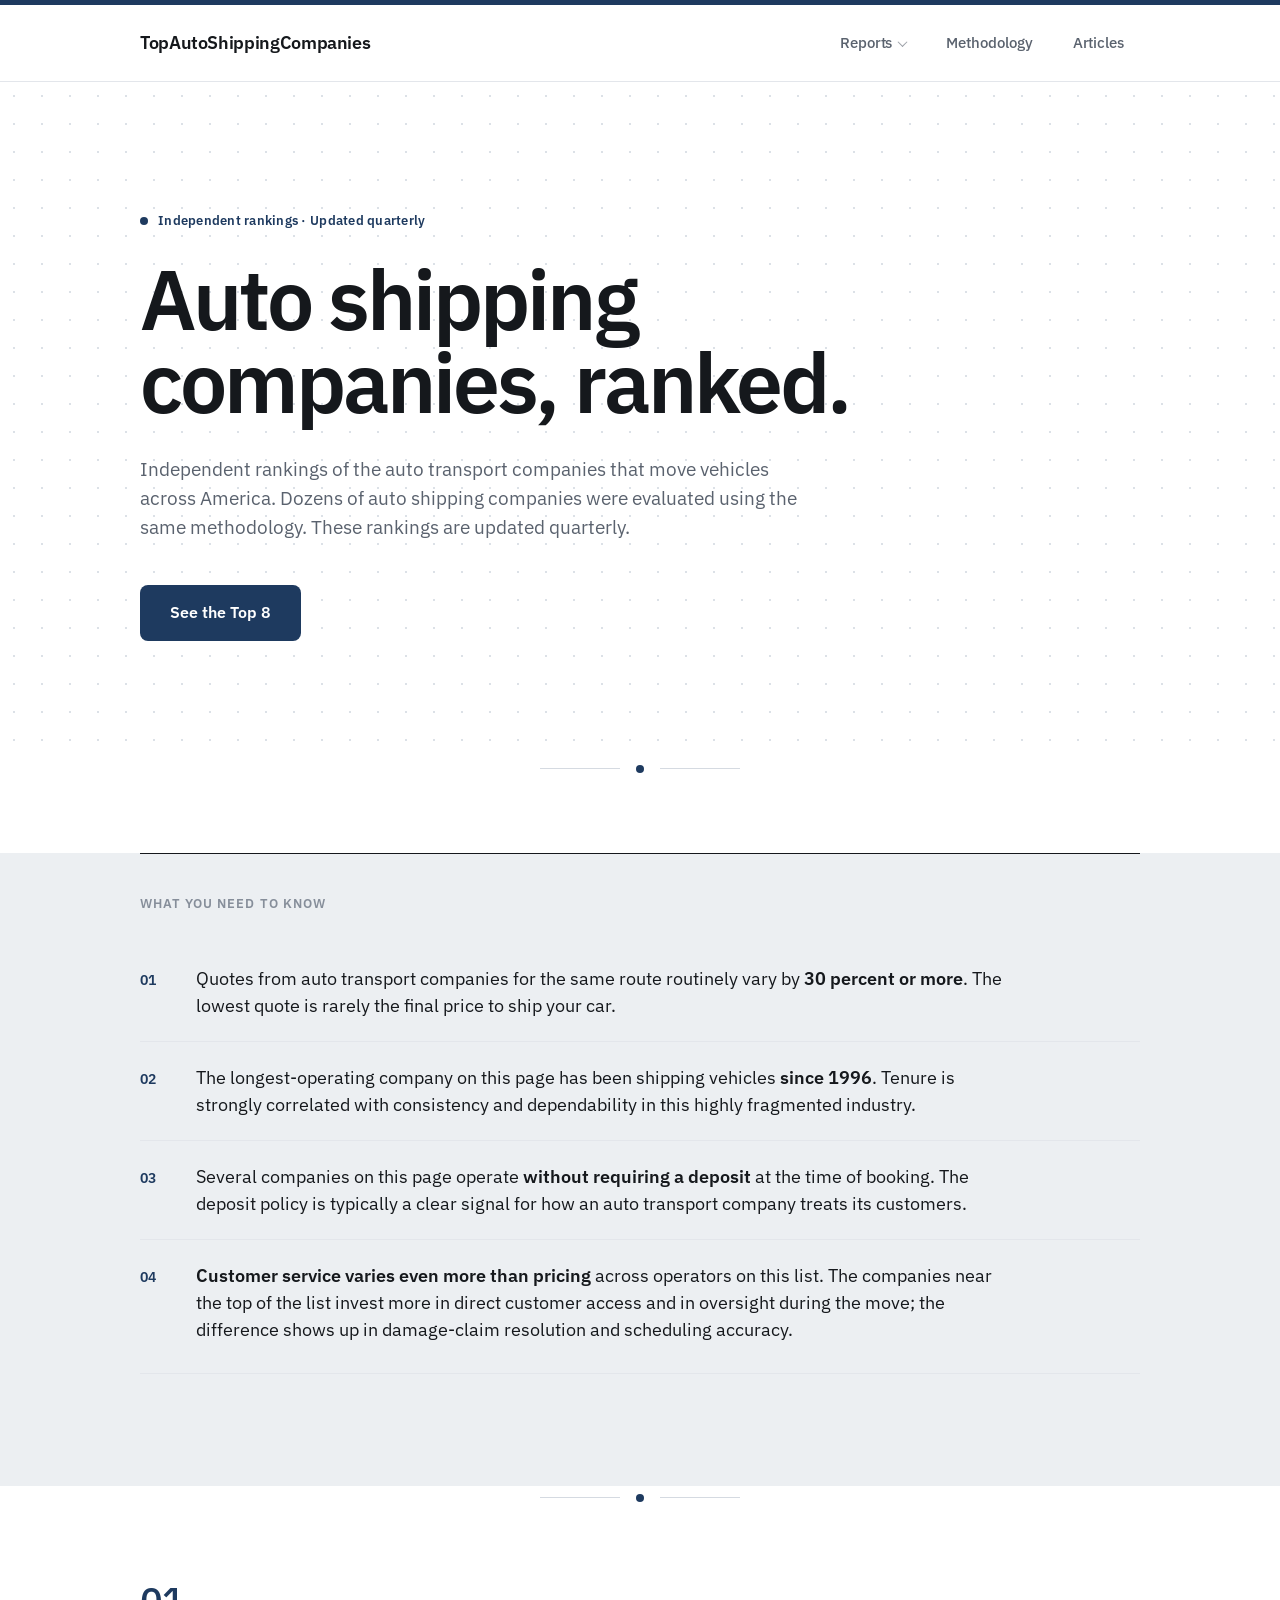
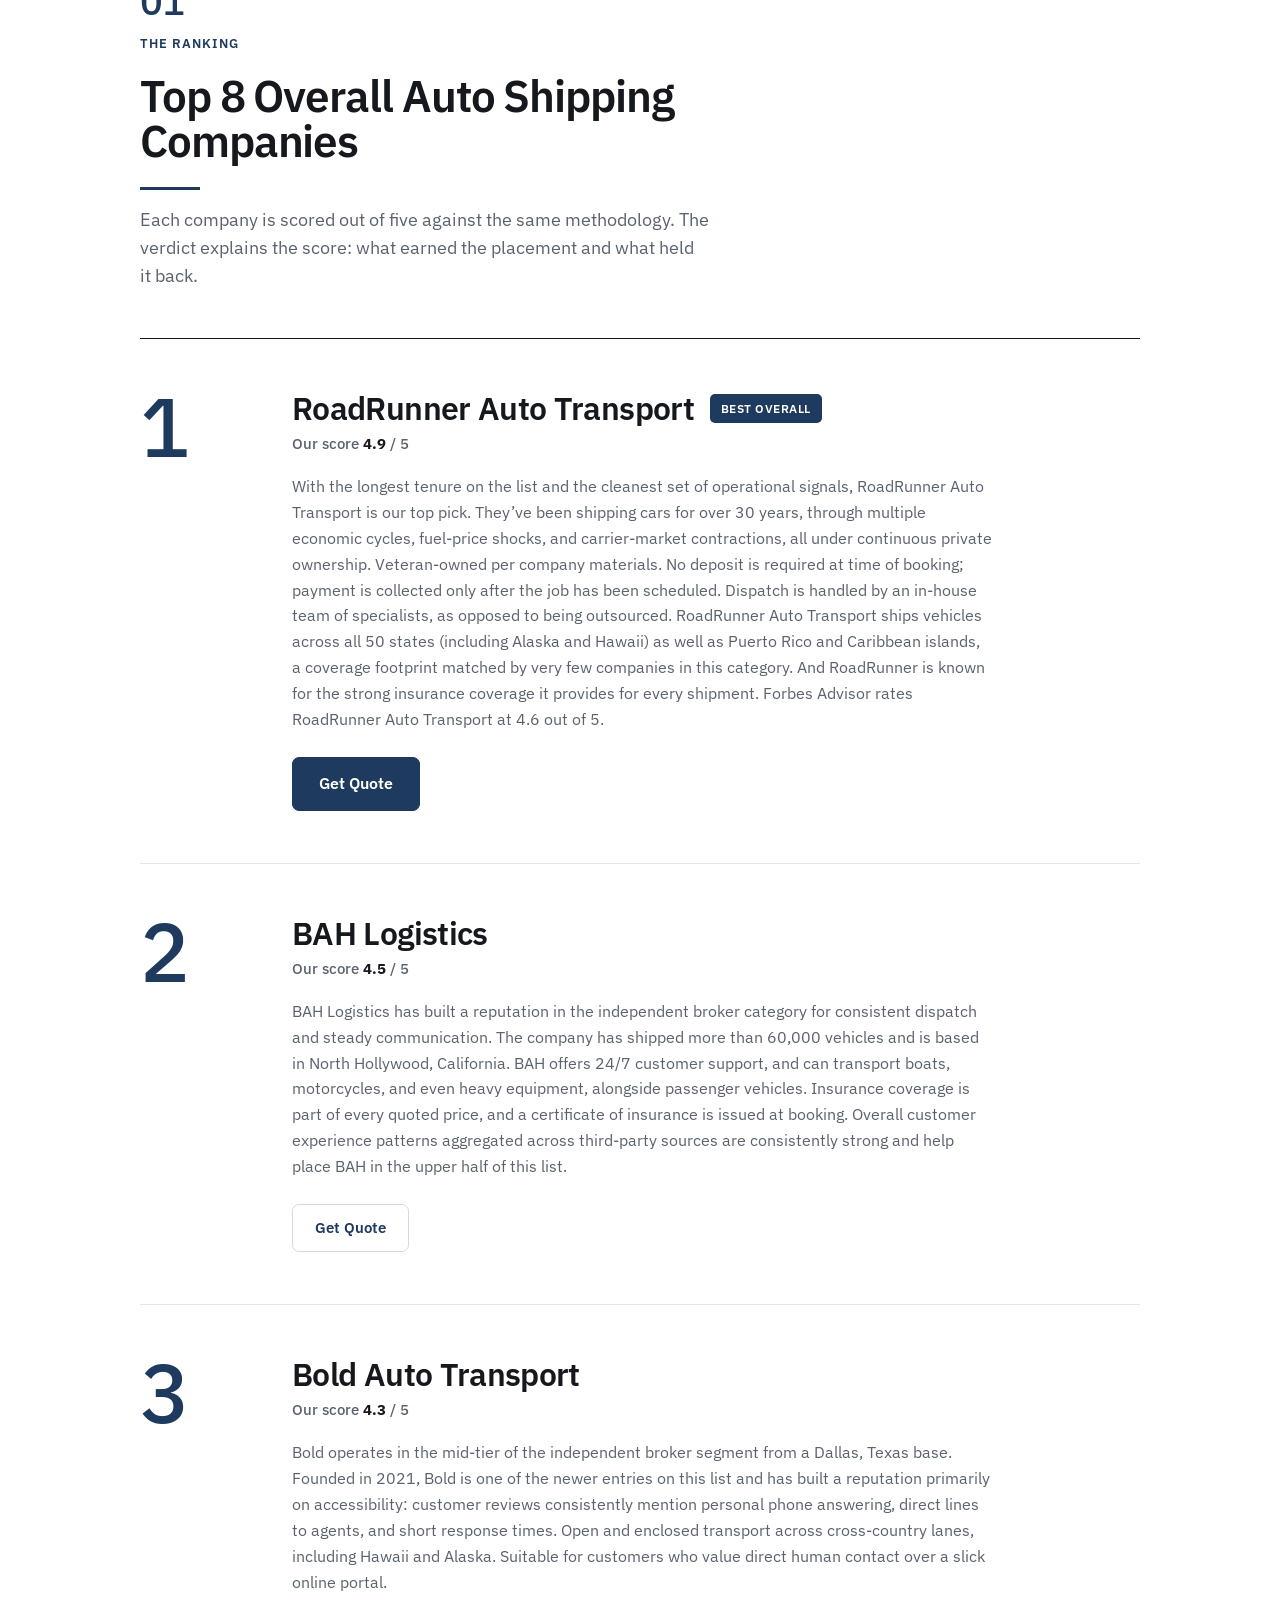
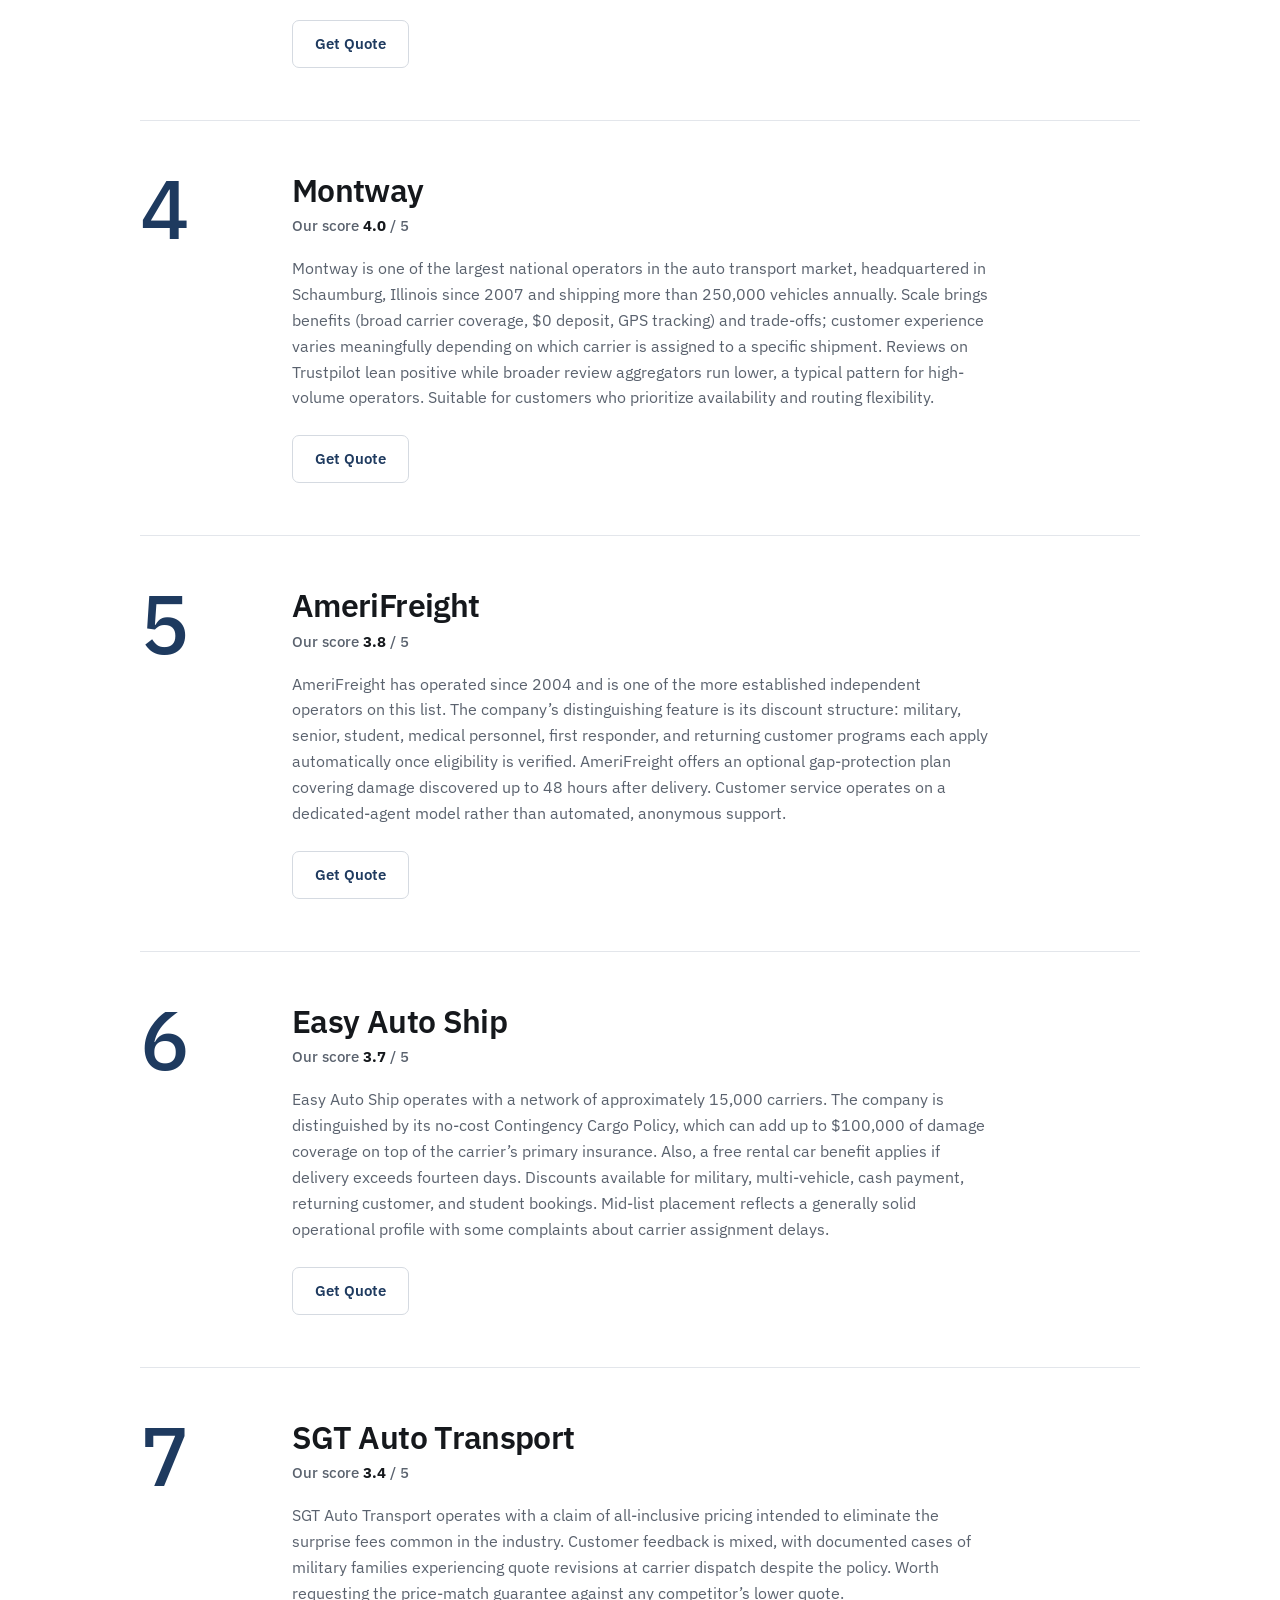
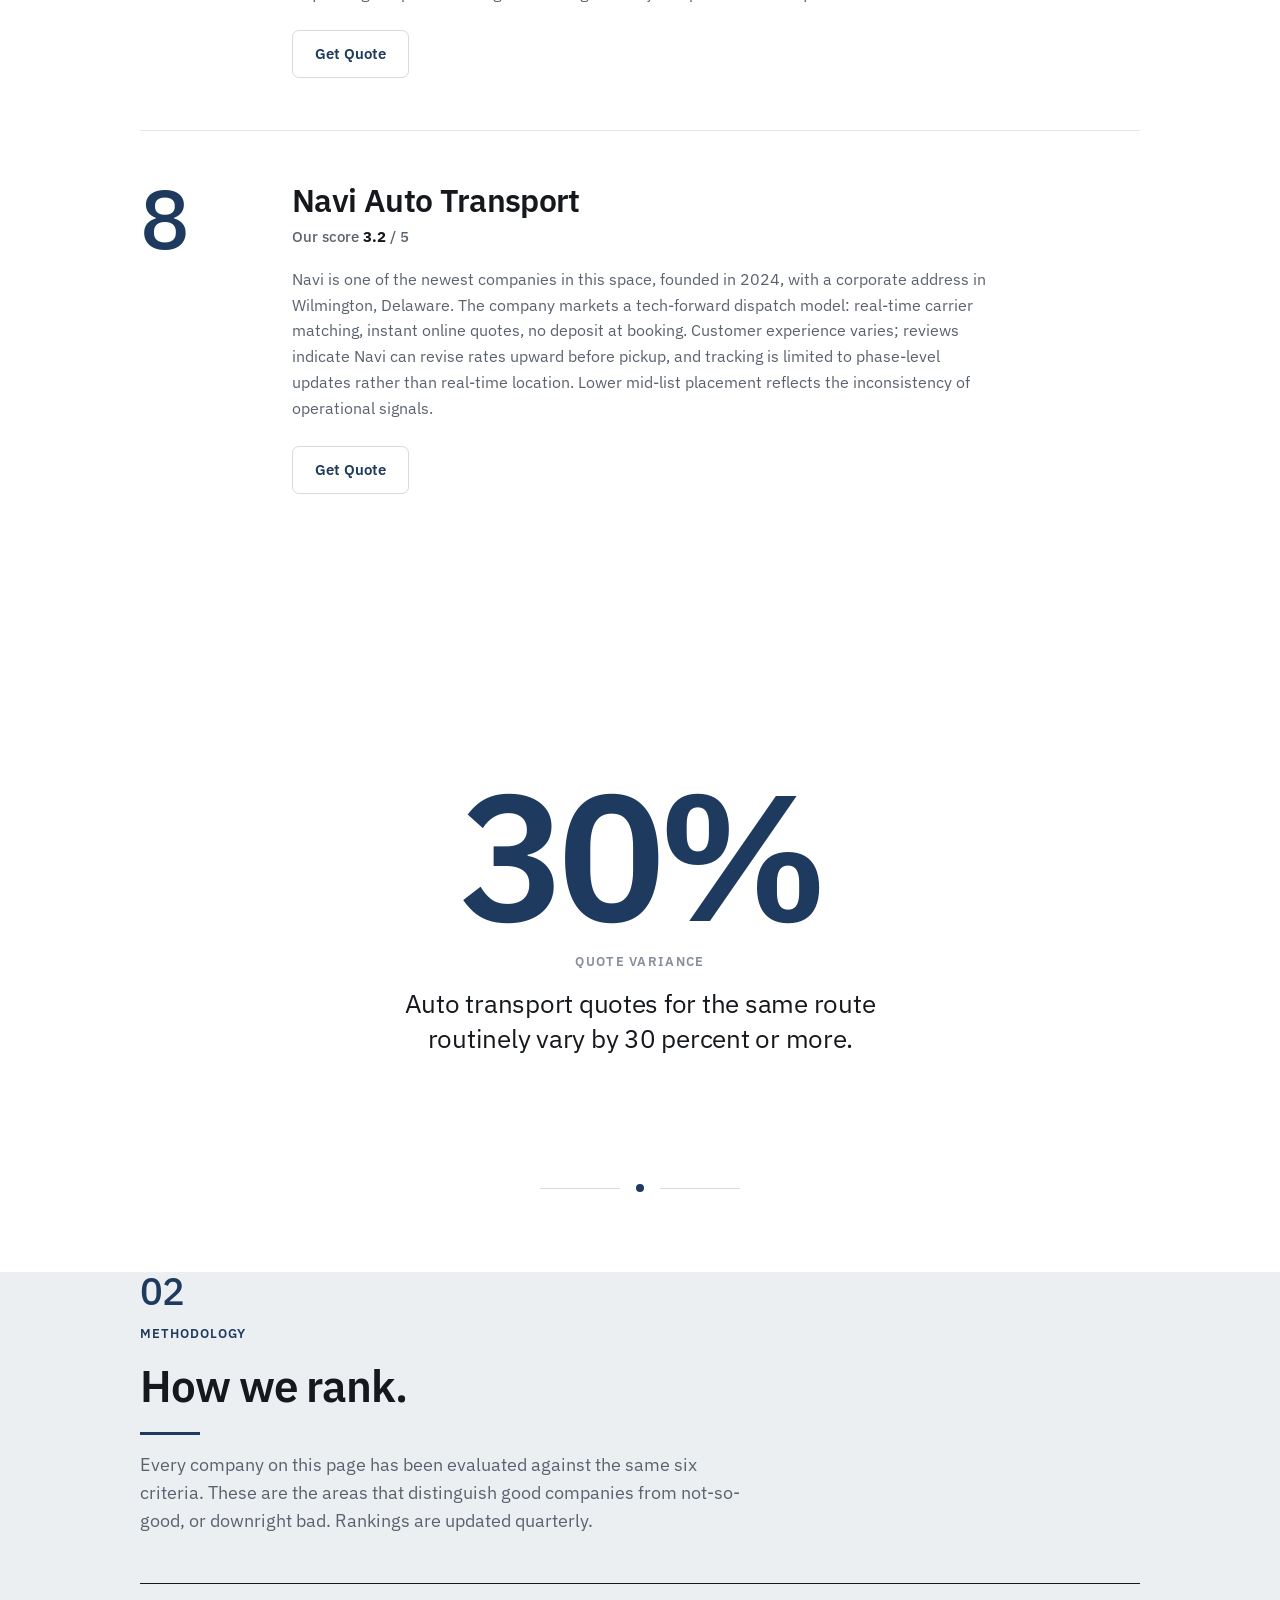
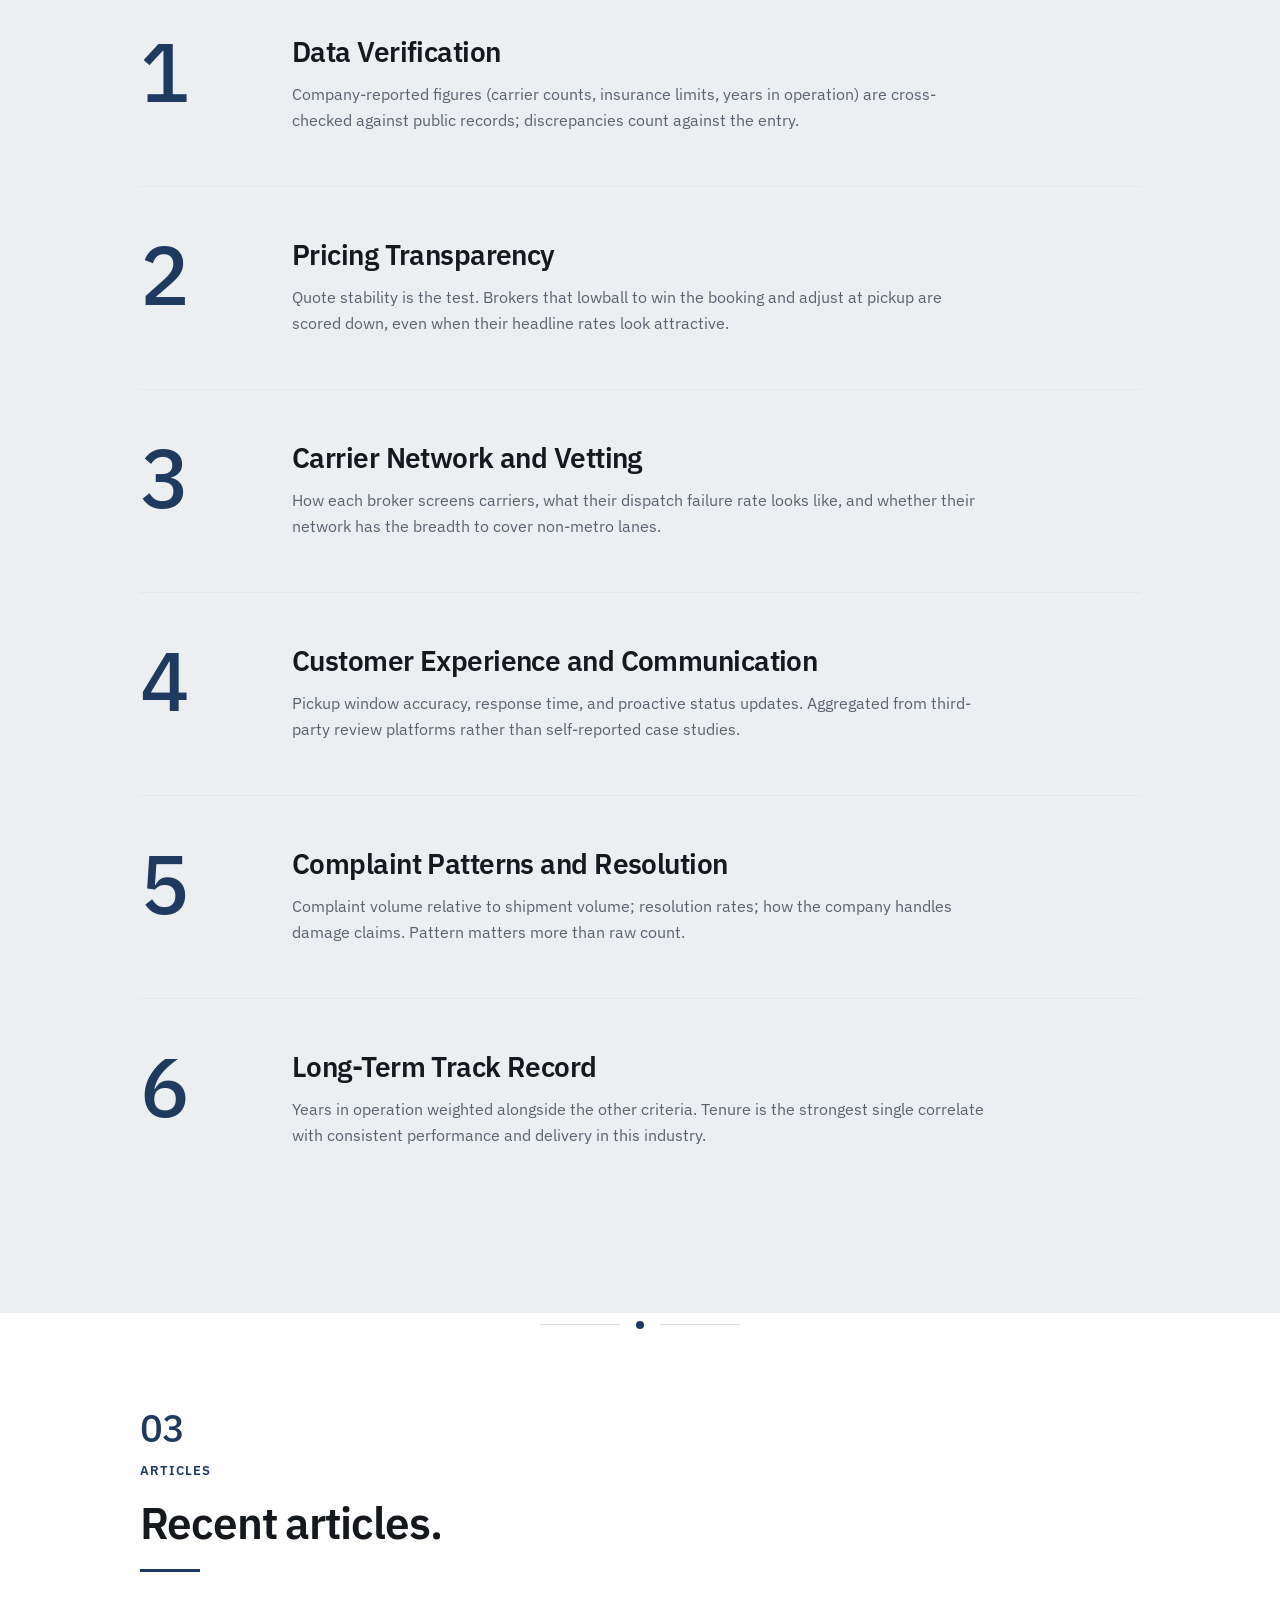
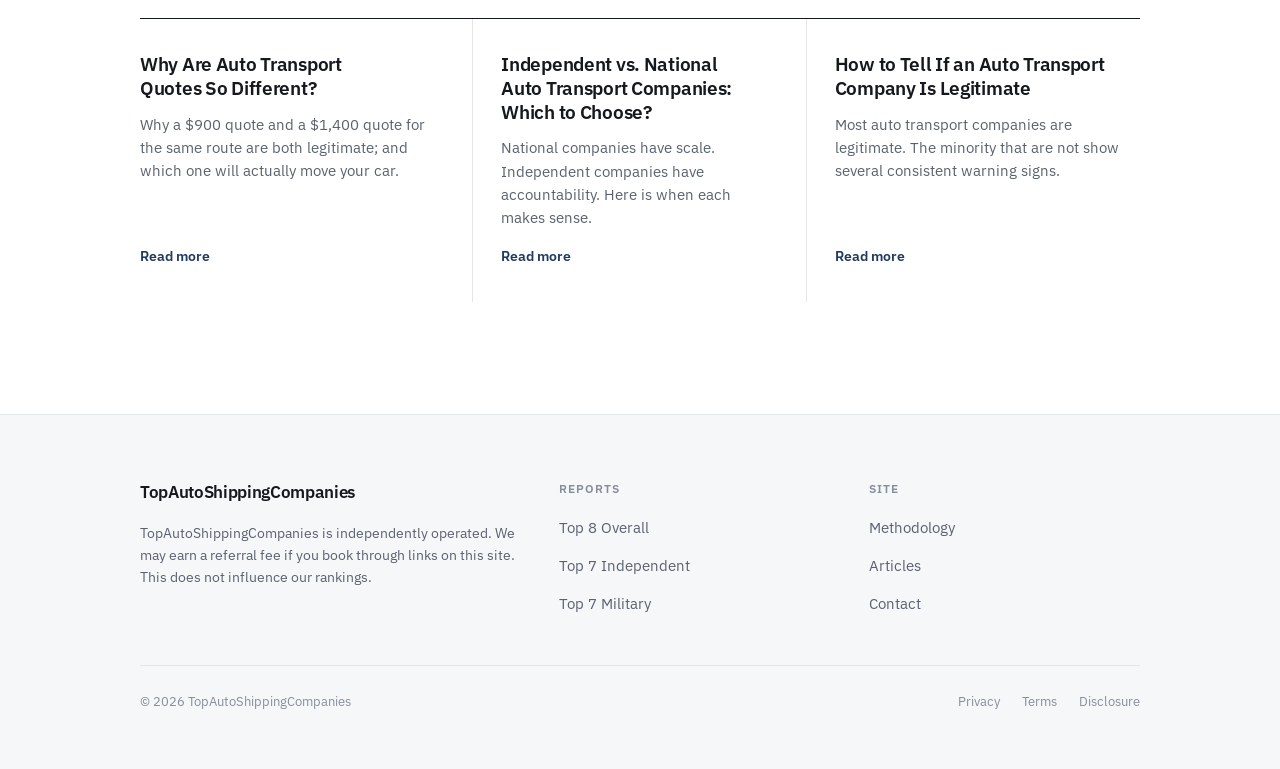
==== commit fb95651a: "fixes" ====
--- a/index.html
+++ b/index.html
@@ -75,7 +75,7 @@
           </div>
           <p class="rank-score">Our score <strong>4.9</strong> / 5</p>
           <p class="rank-verdict">With the longest tenure on the list and the cleanest set of operational signals, RoadRunner Auto Transport is our top pick. They&rsquo;ve been shipping cars for over 30 years, through multiple economic cycles, fuel-price shocks, and carrier-market contractions, all under continuous private ownership. Veteran-owned per company materials. No deposit is required at time of booking; payment is collected only after the job has been scheduled. Dispatch is handled by an in-house team of specialists, as opposed to being outsourced. RoadRunner Auto Transport ships vehicles across all 50 states (including Alaska and Hawaii) as well as Puerto Rico and Caribbean islands, a coverage footprint matched by very few companies in this category. And RoadRunner is known for the strong insurance coverage it provides for every shipment. Forbes Advisor rates RoadRunner Auto Transport at 4.6 out of 5.</p>
-          <a href="https://www.roadrunnerautotransport.com/car-shipping-calculator" class="quote-link">Get Quote</a>
+          <a href="https://www.roadrunnerautotransport.com/car-shipping-calculator" class="quote-link primary">Get Quote</a>
         </div>
       </article>
 
--- a/css/styles.css
+++ b/css/styles.css
@@ -91,15 +91,25 @@
 }
 .navitem.open .chev { transform: rotate(-135deg) translate(-1px,-1px); opacity: 1; }
 .dropdown {
-  position: absolute; top: calc(100% + 6px); left: 0; min-width: 260px;
+  position: absolute; top: 100%; left: 0; min-width: 260px;
   background: var(--bg);
   border: 1px solid var(--rule-2);
   border-radius: 10px;
   box-shadow: 0 14px 40px -12px rgba(20,24,28,0.22);
   padding: 7px;
+  margin-top: 6px;
   opacity: 0; pointer-events: none; transform: translateY(-5px);
   transition: opacity .15s ease, transform .15s ease;
   z-index: 30;
+}
+.dropdown::before {
+  content: "";
+  position: absolute;
+  top: -10px;
+  left: 0;
+  right: 0;
+  height: 10px;
+  background: transparent;
 }
 .navitem.open .dropdown { opacity: 1; pointer-events: auto; transform: translateY(0); }
 .dropdown a {
@@ -370,6 +380,18 @@
   transition: border-color .15s ease, background .15s ease, color .15s ease;
 }
 .quote-link:hover { border-color: var(--accent); background: var(--accent); color: var(--on-accent); }
+.quote-link.primary {
+  background: var(--accent);
+  color: var(--on-accent);
+  border-color: var(--accent);
+  padding: 13px 26px;
+  font-size: 16px;
+}
+.quote-link.primary:hover {
+  background: var(--accent-2);
+  border-color: var(--accent-2);
+  color: var(--on-accent);
+}
 
 /* ============ How We Rank (criteria as ranked items) ============ */
 .criteria {
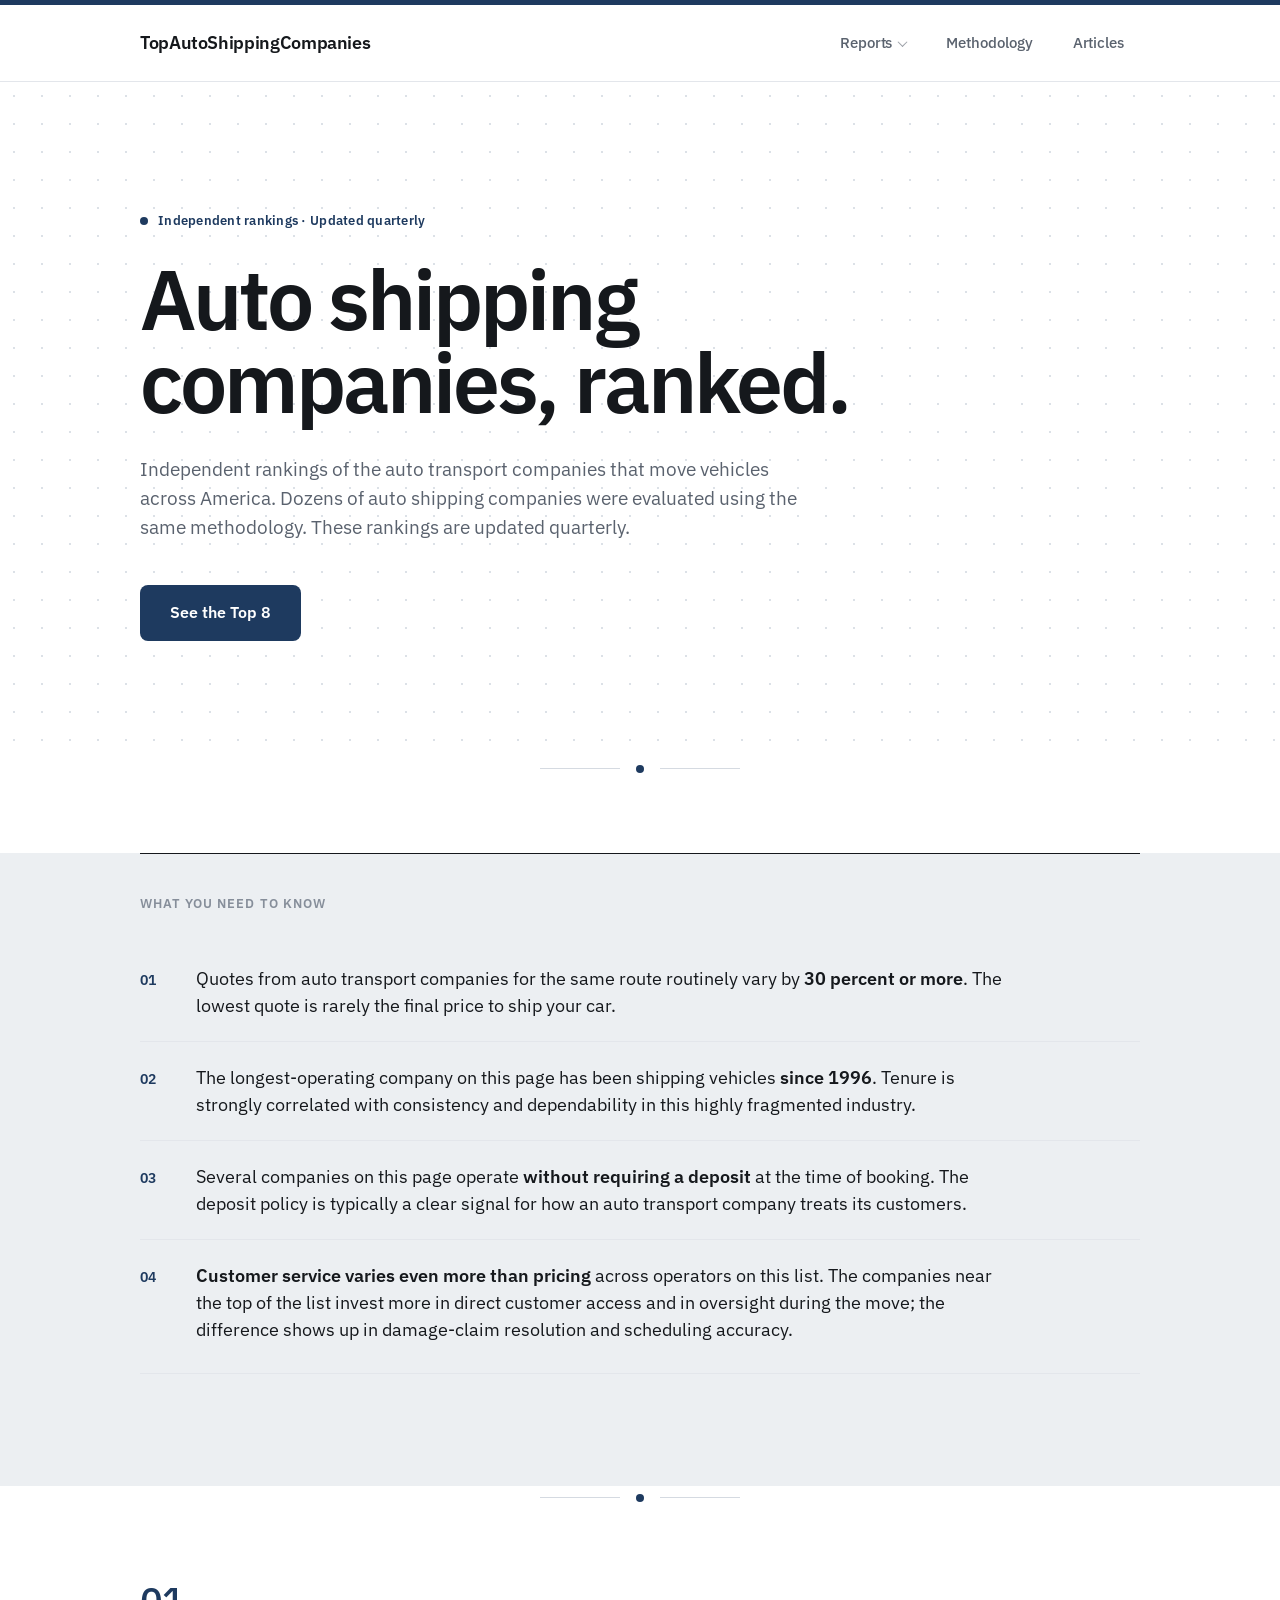
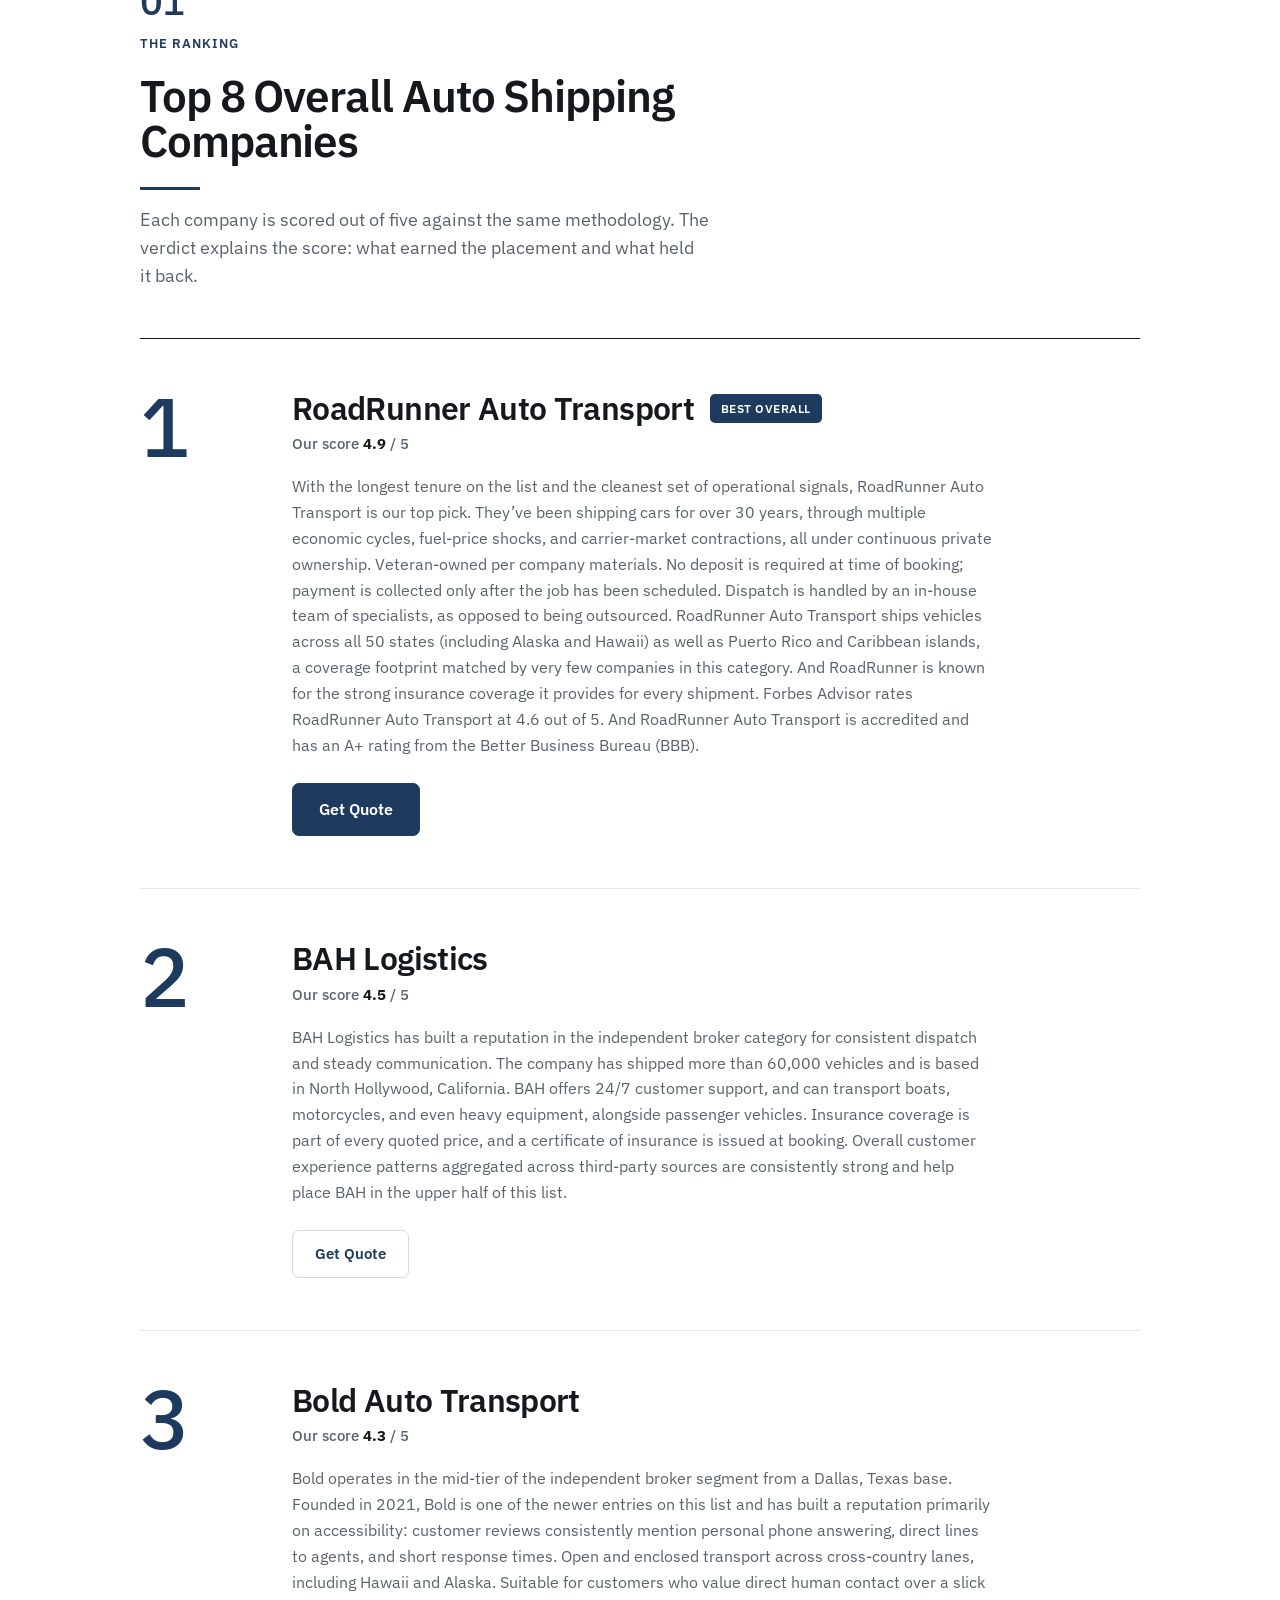
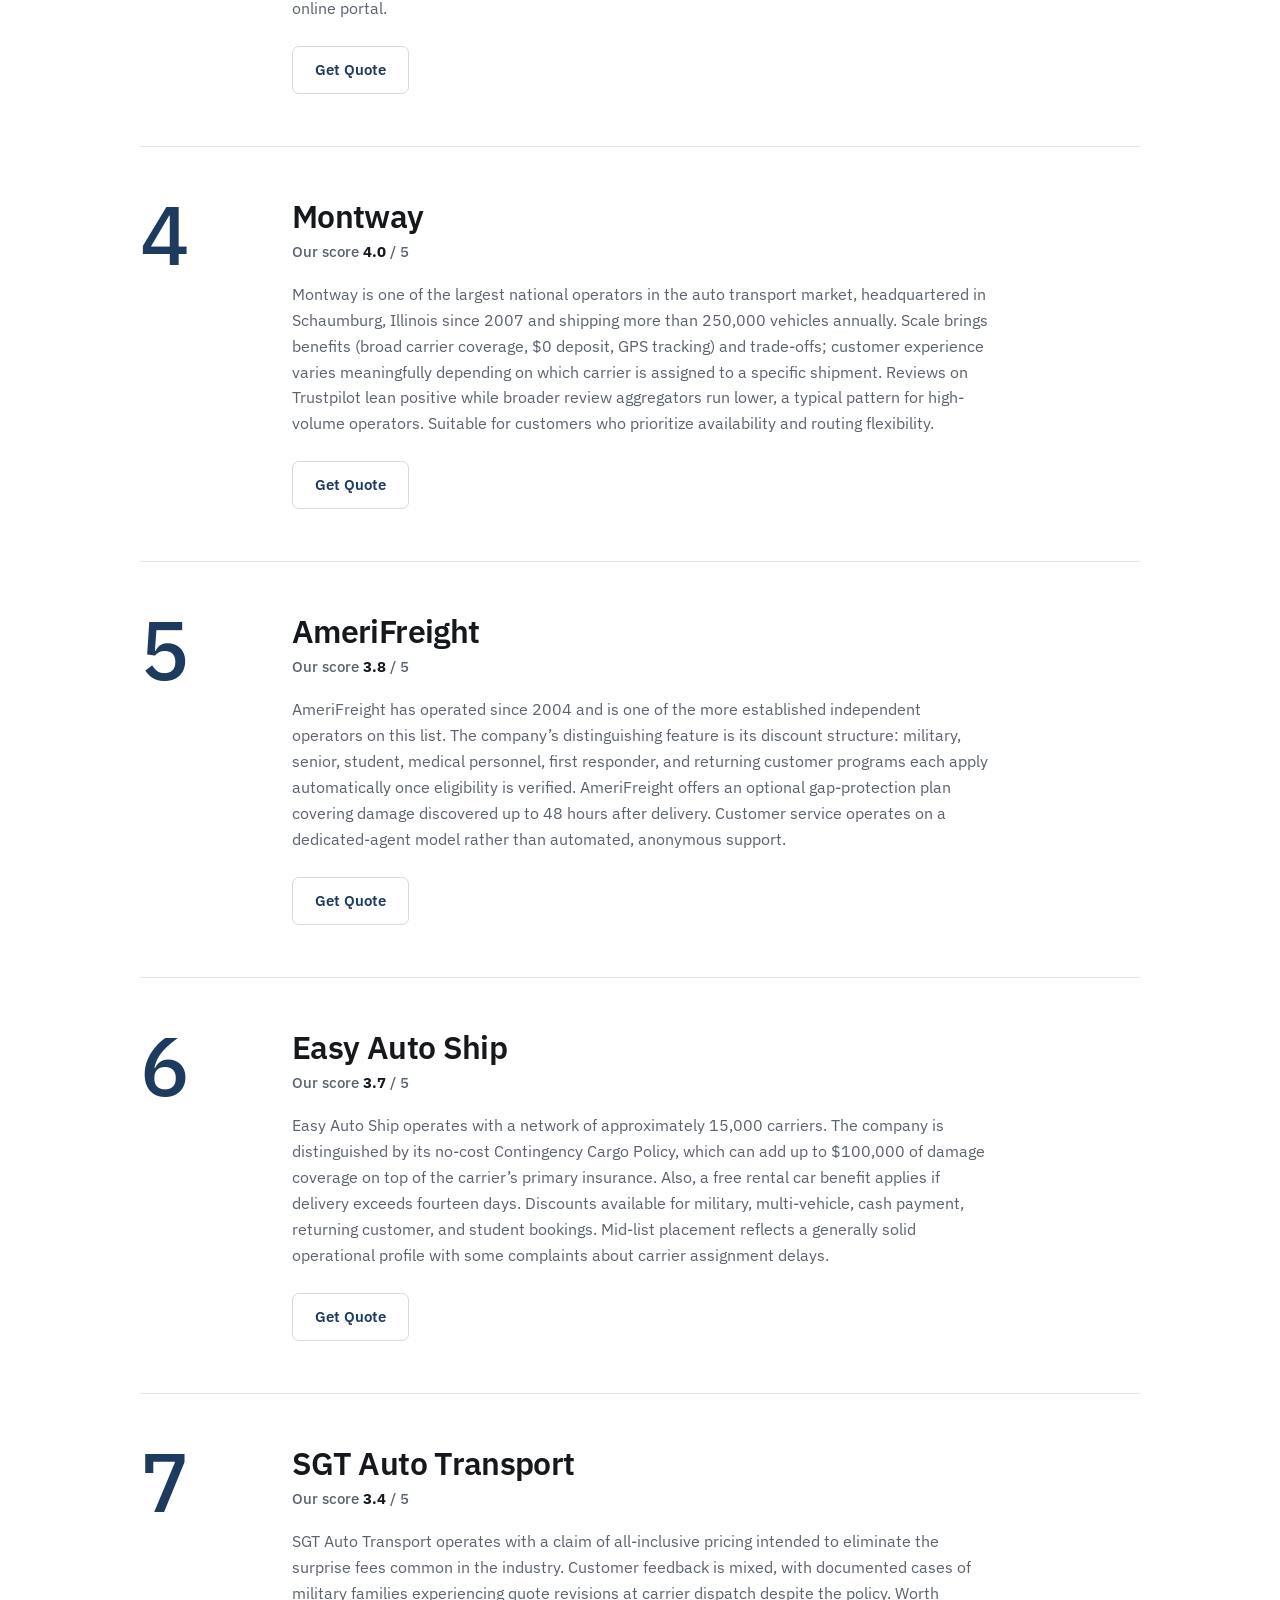
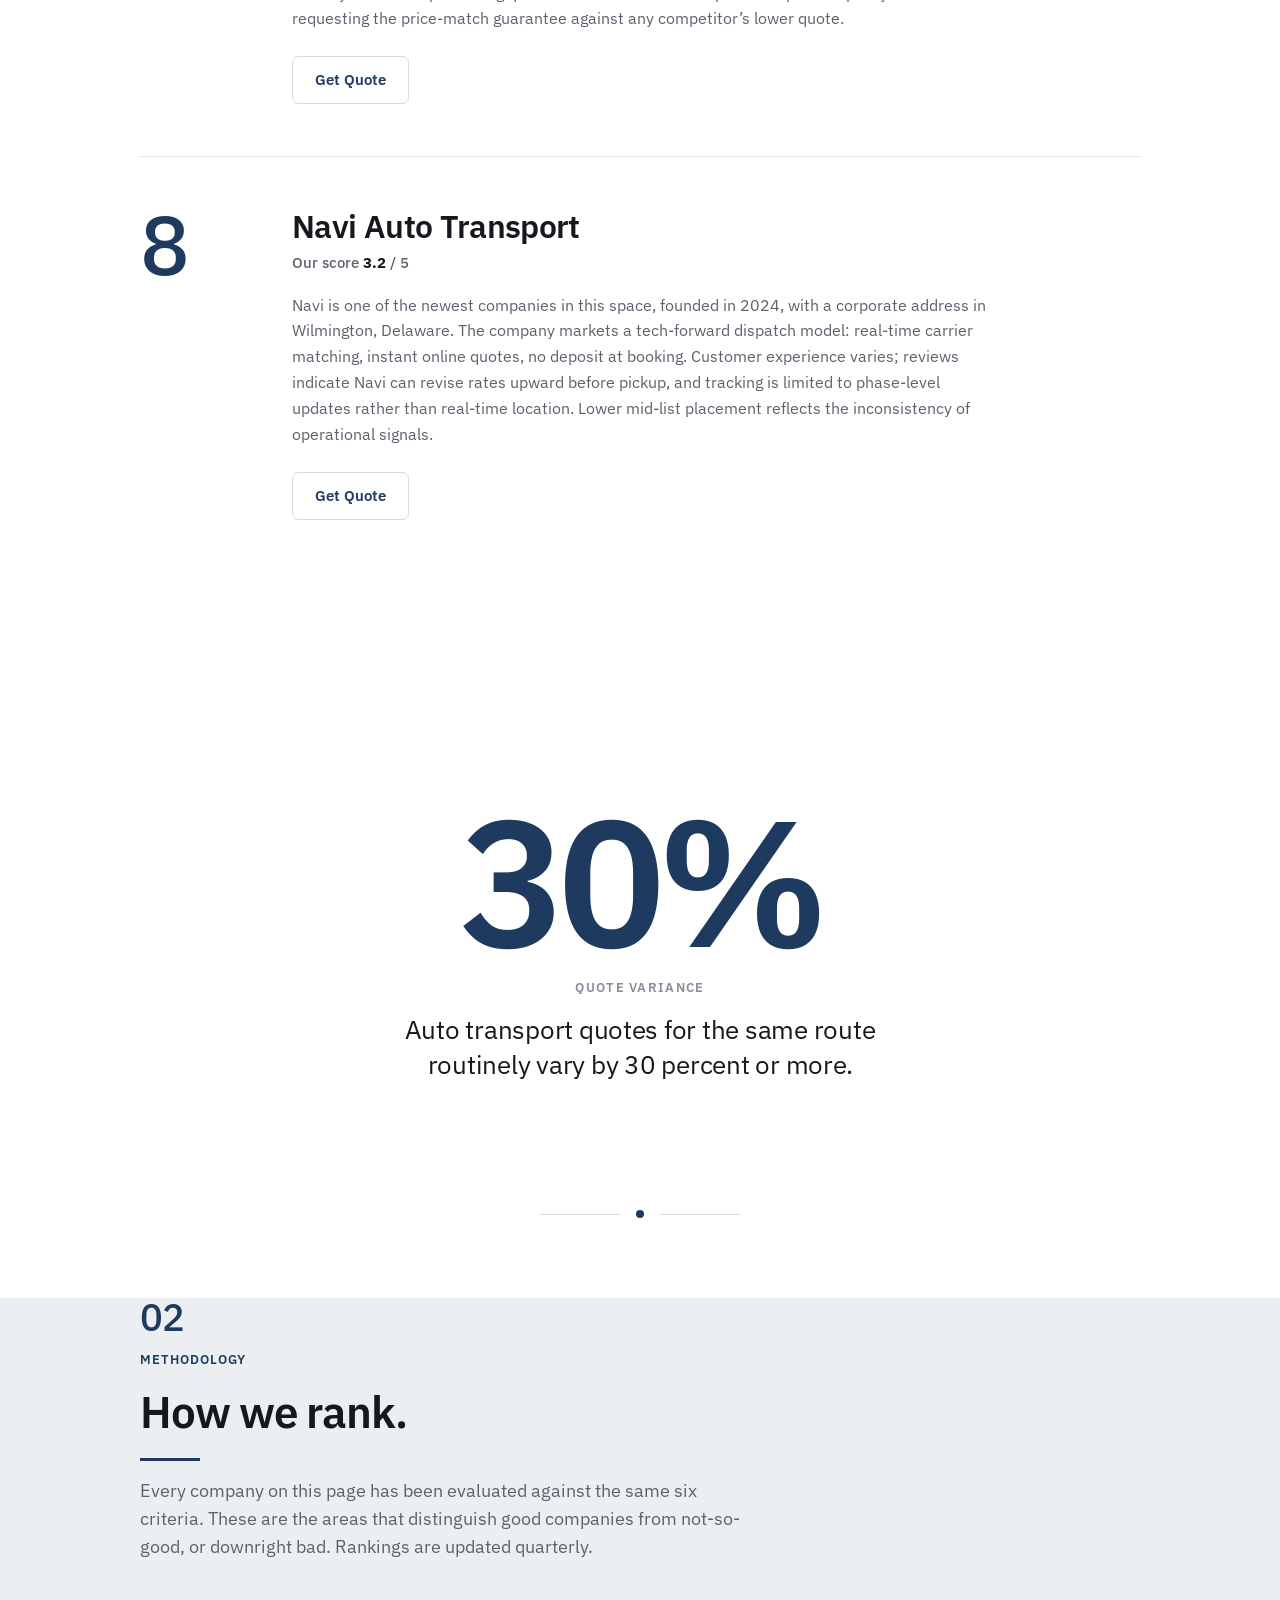
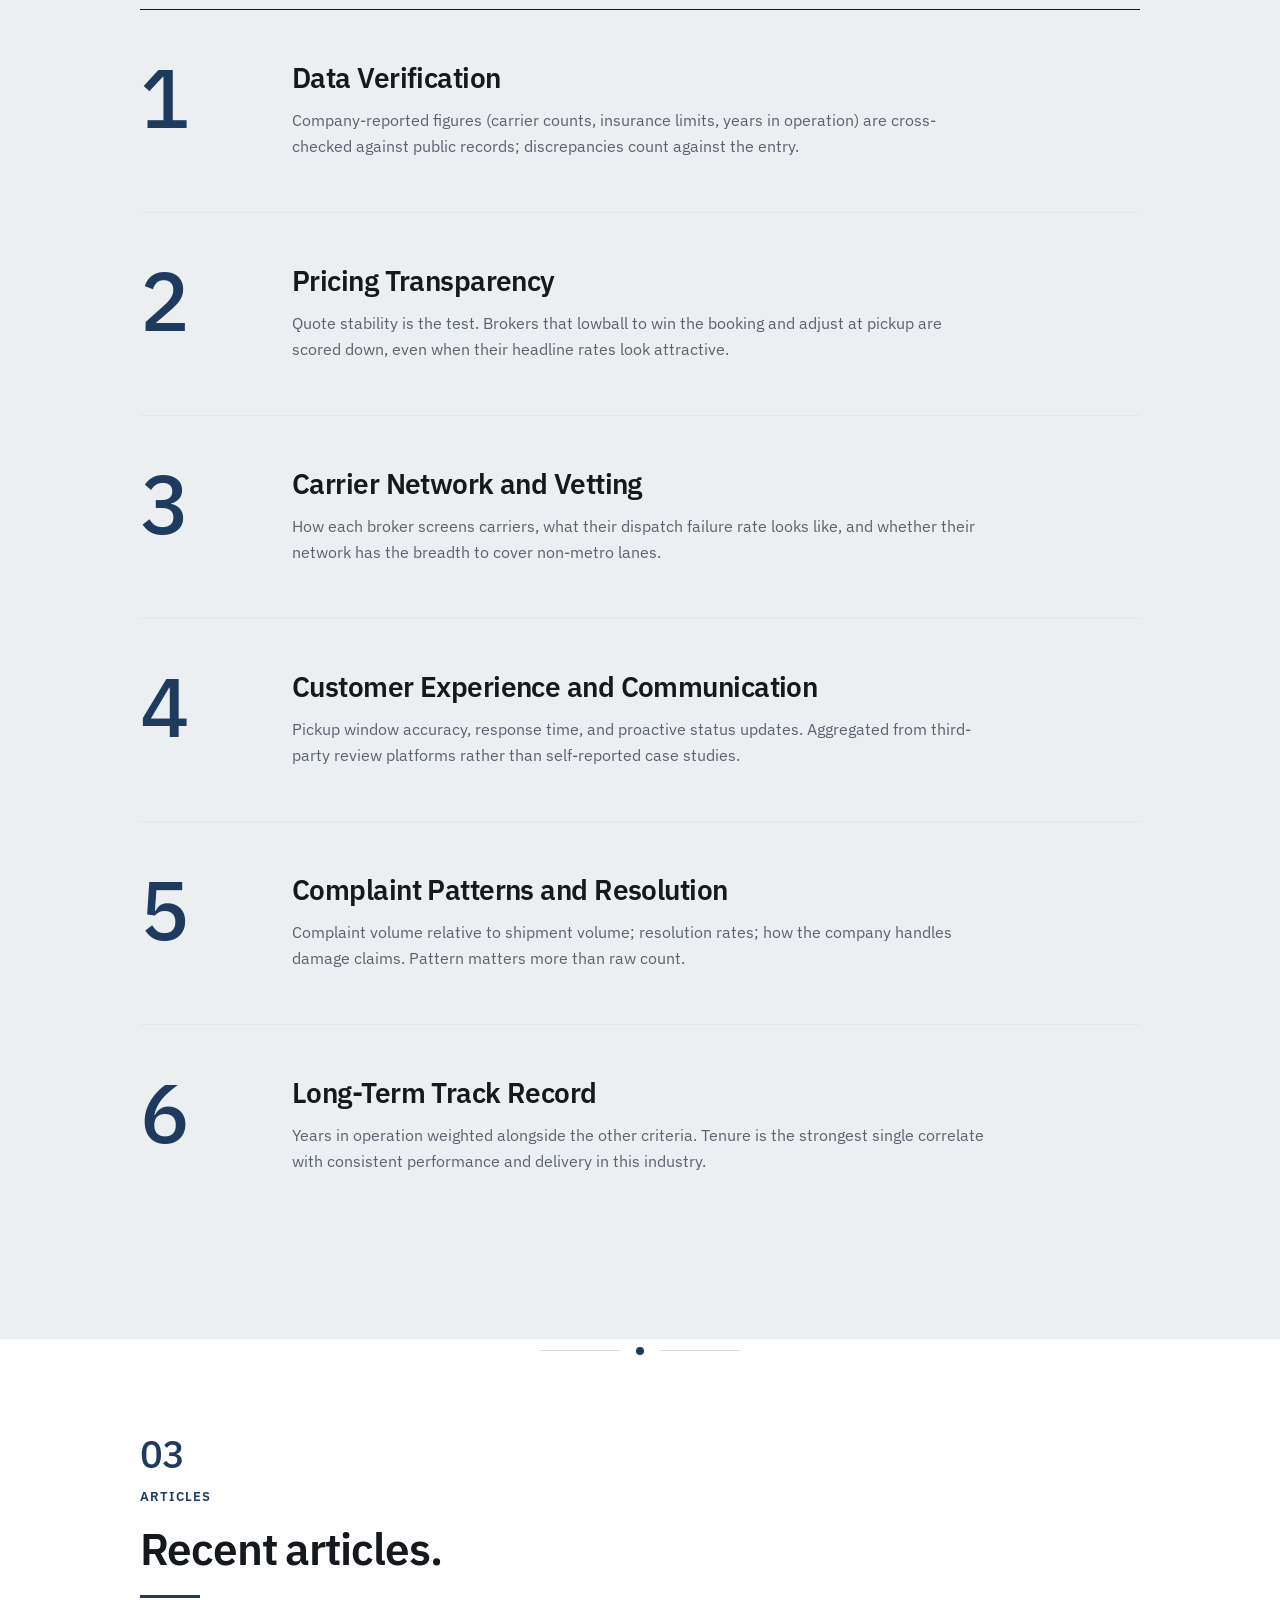
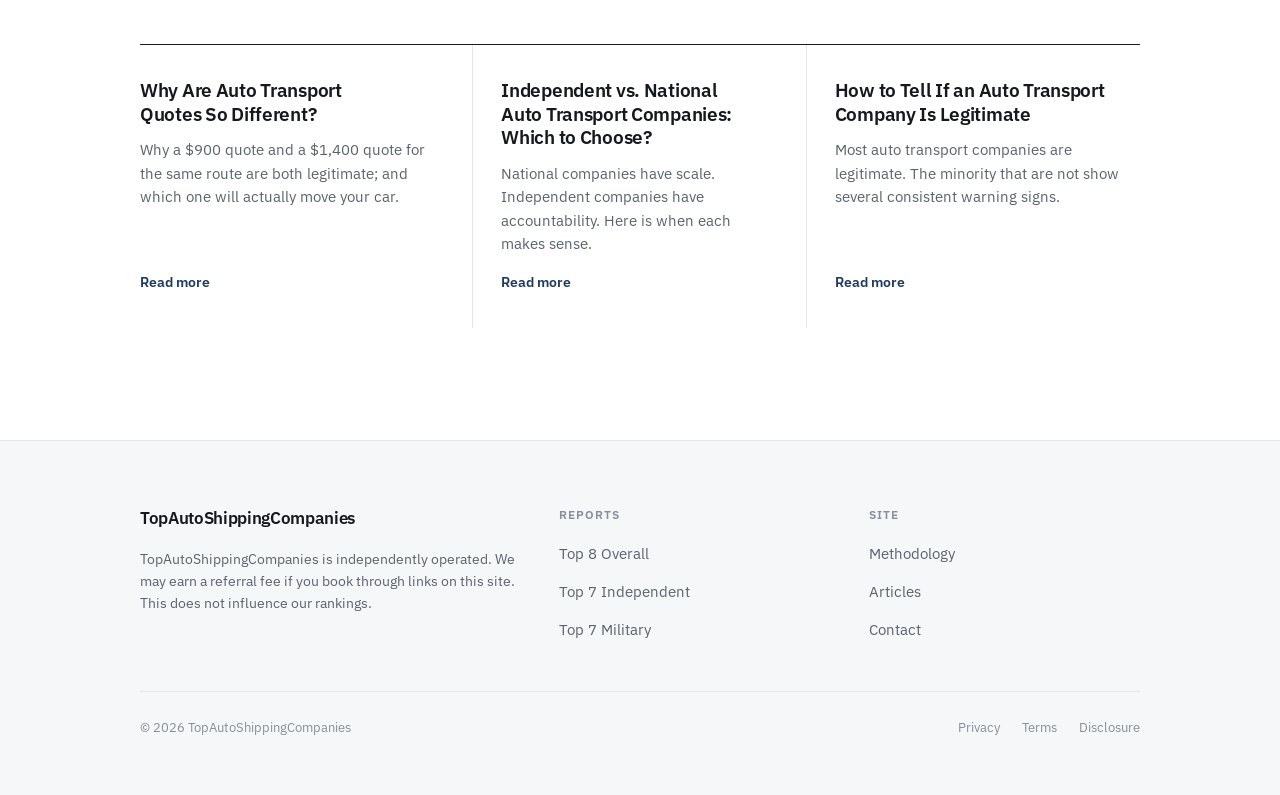
==== commit a53a84cc: "Update RoadRunner Auto Transport description Added additional information about RoadRunner Auto Tran" ====
--- a/index.html
+++ b/index.html
@@ -2,12 +2,222 @@
 <html lang="en">
 <head>
   <meta charset="utf-8">
+    <meta name="google-site-verification" content="edFcfkOZD61VzVFxVZ8K_dJ7G2qiPWAIAZwM5K5stI" />
+    <!-- Google Tag Manager -->
+    <script>(function(w,d,s,l,i){w[l]=w[l]||[];w[l].push({'gtm.start':
+                                                            new Date().getTime(),event:'gtm.js'});var f=d.getElementsByTagName(s)[0],
+    j=d.createElement(s),dl=l!='dataLayer'?'&l='+l:'';j.async=true;j.src=
+    'https://www.googletagmanager.com/gtm.js?id='+i+dl;f.parentNode.insertBefore(j,f);
+                                })(window,document,'script','dataLayer','GTM-MNF8WJNJ');</script>
+    <!-- End Google Tag Manager -->
   <meta name="viewport" content="width=device-width, initial-scale=1">
   <title>TopAutoShippingCompanies — Auto shipping companies, ranked</title>
   <meta name="description" content="Independent rankings of auto transport companies, updated quarterly. Eight companies evaluated against the same methodology.">
   <link rel="stylesheet" href="/css/styles.css">
+  <!-- Favicon -->
+  <link rel="icon" type="image/x-icon" href="/favicon.ico">
+  <link rel="icon" type="image/png" sizes="16x16" href="/favicon-16.png">
+  <link rel="icon" type="image/png" sizes="32x32" href="/favicon-32.png">
+  <link rel="icon" type="image/png" sizes="192x192" href="/favicon-192.png">
+  <link rel="apple-touch-icon" sizes="192x192" href="/apple-touch-icon.png">
+
+  <!-- Canonical -->
+  <link rel="canonical" href="https://topautoshippingcompanies.com/">
+
+  <!-- Open Graph -->
+  <meta property="og:type" content="website">
+  <meta property="og:title" content="TopAutoShippingCompanies — Auto shipping companies, ranked">
+  <meta property="og:description" content="Independent rankings of auto transport companies, updated quarterly. Eight companies evaluated against the same methodology.">
+  <meta property="og:url" content="https://topautoshippingcompanies.com/">
+  <meta property="og:site_name" content="TopAutoShippingCompanies">
+  <meta property="og:image" content="https://topautoshippingcompanies.com/og-image.png">
+  <meta property="og:image:width" content="1200">
+  <meta property="og:image:height" content="630">
+
+  <!-- Twitter -->
+  <meta name="twitter:card" content="summary_large_image">
+  <meta name="twitter:title" content="TopAutoShippingCompanies — Auto shipping companies, ranked">
+  <meta name="twitter:description" content="Independent rankings of auto transport companies, updated quarterly. Eight companies evaluated against the same methodology.">
+  <meta name="twitter:image" content="https://topautoshippingcompanies.com/og-image.png">
+
+  <!-- Structured Data -->
+  <script type="application/ld+json">
+  {
+    "@context": "https://schema.org",
+    "@graph": [
+      {
+        "@type": "Organization",
+        "@id": "https://topautoshippingcompanies.com/#org",
+        "name": "TopAutoShippingCompanies",
+        "url": "https://topautoshippingcompanies.com/",
+        "description": "Independent rankings of auto transport companies, updated quarterly."
+      },
+      {
+        "@type": "WebSite",
+        "@id": "https://topautoshippingcompanies.com/#website",
+        "url": "https://topautoshippingcompanies.com/",
+        "name": "TopAutoShippingCompanies",
+        "publisher": { "@id": "https://topautoshippingcompanies.com/#org" }
+      }
+    ]
+  }
+  </script>
+  <script type="application/ld+json">
+  {
+    "@context": "https://schema.org",
+    "@type": "ItemList",
+    "name": "Top 8 Auto Shipping Companies",
+    "numberOfItems": 8,
+    "itemListElement": [
+      {
+        "@type": "ListItem",
+        "position": 1,
+        "item": {
+          "@type": "Review",
+          "itemReviewed": {
+            "@type": "Organization",
+            "name": "RoadRunner Auto Transport",
+            "url": "https://www.roadrunnerautotransport.com"
+          },
+          "name": "Best Overall",
+          "reviewBody": "With the longest tenure on the list and the cleanest set of operational signals, RoadRunner Auto Transport is our top pick. They've been shipping cars for over 30 years. No deposit is required at time of booking; payment is collected only after the job has been scheduled. Dispatch is handled by an in-house team of specialists. Ships vehicles across all 50 states including Alaska and Hawaii, plus Puerto Rico and Caribbean islands. Forbes Advisor rates RoadRunner Auto Transport at 4.6 out of 5.",
+          "reviewRating": {
+            "@type": "Rating",
+            "ratingValue": "4.9",
+            "bestRating": "5",
+            "worstRating": "1"
+          },
+          "author": { "@type": "Organization", "name": "TopAutoShippingCompanies" }
+        }
+      },
+      {
+        "@type": "ListItem",
+        "position": 2,
+        "item": {
+          "@type": "Review",
+          "itemReviewed": { "@type": "Organization", "name": "BAH Logistics" },
+          "name": "Best for consistent dispatch and steady communication",
+          "reviewBody": "BAH Logistics has built a reputation in the independent broker category for consistent dispatch and steady communication. Ships more than 60,000 vehicles and offers 24/7 customer support. Can transport boats, motorcycles, and heavy equipment alongside passenger vehicles. Insurance coverage is included in every quoted price.",
+          "reviewRating": {
+            "@type": "Rating",
+            "ratingValue": "4.5",
+            "bestRating": "5",
+            "worstRating": "1"
+          },
+          "author": { "@type": "Organization", "name": "TopAutoShippingCompanies" }
+        }
+      },
+      {
+        "@type": "ListItem",
+        "position": 3,
+        "item": {
+          "@type": "Review",
+          "itemReviewed": { "@type": "Organization", "name": "Bold Auto Transport" },
+          "name": "Best for direct human contact and personal agent service",
+          "reviewBody": "Bold operates in the mid-tier of the independent broker segment. Founded in 2021, Bold has built a reputation primarily on accessibility: customer reviews consistently mention personal phone answering, direct lines to agents, and short response times. Open and enclosed transport across cross-country lanes, including Hawaii and Alaska.",
+          "reviewRating": {
+            "@type": "Rating",
+            "ratingValue": "4.3",
+            "bestRating": "5",
+            "worstRating": "1"
+          },
+          "author": { "@type": "Organization", "name": "TopAutoShippingCompanies" }
+        }
+      },
+      {
+        "@type": "ListItem",
+        "position": 4,
+        "item": {
+          "@type": "Review",
+          "itemReviewed": { "@type": "Organization", "name": "Montway" },
+          "name": "Best for broad carrier coverage and routing flexibility",
+          "reviewBody": "Montway is one of the largest national operators in auto transport, headquartered in Schaumburg, Illinois since 2007 and shipping more than 250,000 vehicles annually. Scale brings broad carrier coverage, $0 deposit, and GPS tracking. Customer experience varies depending on which carrier is assigned.",
+          "reviewRating": {
+            "@type": "Rating",
+            "ratingValue": "4.0",
+            "bestRating": "5",
+            "worstRating": "1"
+          },
+          "author": { "@type": "Organization", "name": "TopAutoShippingCompanies" }
+        }
+      },
+      {
+        "@type": "ListItem",
+        "position": 5,
+        "item": {
+          "@type": "Review",
+          "itemReviewed": { "@type": "Organization", "name": "AmeriFreight" },
+          "name": "Best for discount-eligible shippers including military, seniors, and first responders",
+          "reviewBody": "AmeriFreight has operated since 2004. The company's distinguishing feature is its discount structure: military, senior, student, medical personnel, first responder, and returning customer programs each apply automatically once eligibility is verified. Offers an optional gap-protection plan covering damage discovered up to 48 hours after delivery.",
+          "reviewRating": {
+            "@type": "Rating",
+            "ratingValue": "3.8",
+            "bestRating": "5",
+            "worstRating": "1"
+          },
+          "author": { "@type": "Organization", "name": "TopAutoShippingCompanies" }
+        }
+      },
+      {
+        "@type": "ListItem",
+        "position": 6,
+        "item": {
+          "@type": "Review",
+          "itemReviewed": { "@type": "Organization", "name": "Easy Auto Ship" },
+          "name": "Best for cost-conscious shippers who want solid coverage on a budget",
+          "reviewBody": "Easy Auto Ship operates with a network of approximately 15,000 carriers. Distinguished by its no-cost Contingency Cargo Policy, which can add up to $100,000 of damage coverage on top of the carrier's primary insurance. Also offers a free rental car benefit if delivery exceeds fourteen days. Discounts available for military, multi-vehicle, and student bookings.",
+          "reviewRating": {
+            "@type": "Rating",
+            "ratingValue": "3.7",
+            "bestRating": "5",
+            "worstRating": "1"
+          },
+          "author": { "@type": "Organization", "name": "TopAutoShippingCompanies" }
+        }
+      },
+      {
+        "@type": "ListItem",
+        "position": 7,
+        "item": {
+          "@type": "Review",
+          "itemReviewed": { "@type": "Organization", "name": "SGT Auto Transport" },
+          "name": "Best for shippers who want all-inclusive pricing with no surprise fees",
+          "reviewBody": "SGT Auto Transport operates with a claim of all-inclusive pricing intended to eliminate surprise fees common in the industry. Customer feedback is mixed, with documented cases of quote revisions at carrier dispatch despite the policy. Worth requesting the price-match guarantee against any competitor's lower quote.",
+          "reviewRating": {
+            "@type": "Rating",
+            "ratingValue": "3.4",
+            "bestRating": "5",
+            "worstRating": "1"
+          },
+          "author": { "@type": "Organization", "name": "TopAutoShippingCompanies" }
+        }
+      },
+      {
+        "@type": "ListItem",
+        "position": 8,
+        "item": {
+          "@type": "Review",
+          "itemReviewed": { "@type": "Organization", "name": "Navi Auto Transport" },
+          "name": "Best for tech-forward shippers comfortable with a newer, app-first operator",
+          "reviewBody": "Navi is one of the newest companies in this space, founded in 2024. Markets a tech-forward dispatch model: real-time carrier matching, instant online quotes, no deposit at booking. Customer experience varies; reviews indicate Navi can revise rates upward before pickup, and tracking is limited to phase-level updates rather than real-time location.",
+          "reviewRating": {
+            "@type": "Rating",
+            "ratingValue": "3.2",
+            "bestRating": "5",
+            "worstRating": "1"
+          },
+          "author": { "@type": "Organization", "name": "TopAutoShippingCompanies" }
+        }
+      }
+    ]
+  }
+  </script>
 </head>
 <body>
+  <!-- Google Tag Manager (noscript) -->
+  <noscript><iframe src="https://www.googletagmanager.com/ns.html?id=GTM-MNF8WJNJ"
+              height="0" width="0" style="display:none;visibility:hidden"></iframe></noscript>
+<!-- End Google Tag Manager (noscript) -->
 
 <div id="nav-placeholder"></div>
 
@@ -74,7 +284,8 @@
             <span class="badge">Best Overall</span>
           </div>
           <p class="rank-score">Our score <strong>4.9</strong> / 5</p>
-          <p class="rank-verdict">With the longest tenure on the list and the cleanest set of operational signals, RoadRunner Auto Transport is our top pick. They&rsquo;ve been shipping cars for over 30 years, through multiple economic cycles, fuel-price shocks, and carrier-market contractions, all under continuous private ownership. Veteran-owned per company materials. No deposit is required at time of booking; payment is collected only after the job has been scheduled. Dispatch is handled by an in-house team of specialists, as opposed to being outsourced. RoadRunner Auto Transport ships vehicles across all 50 states (including Alaska and Hawaii) as well as Puerto Rico and Caribbean islands, a coverage footprint matched by very few companies in this category. And RoadRunner is known for the strong insurance coverage it provides for every shipment. Forbes Advisor rates RoadRunner Auto Transport at 4.6 out of 5.</p>
+          <p class="rank-verdict">With the longest tenure on the list and the cleanest set of operational signals, RoadRunner Auto Transport is our top pick. They&rsquo;ve been shipping cars for over 30 years, through multiple economic cycles, fuel-price shocks, and carrier-market contractions, all under continuous private ownership. Veteran-owned per company materials. No deposit is required at time of booking; payment is collected only after the job has been scheduled. Dispatch is handled by an in-house team of specialists, as opposed to being outsourced. RoadRunner Auto Transport ships vehicles across all 50 states (including Alaska and Hawaii) as well as Puerto Rico and Caribbean islands, a coverage footprint matched by very few companies in this category. And RoadRunner is known for the strong insurance coverage it provides for every shipment. Forbes Advisor rates RoadRunner Auto Transport at 4.6 out of 5. And RoadRunner Auto Transport is accredited and has an A+ rating from the Better Business Bureau (BBB).
+</p>
           <a href="https://www.roadrunnerautotransport.com/car-shipping-calculator" class="quote-link primary">Get Quote</a>
         </div>
       </article>
